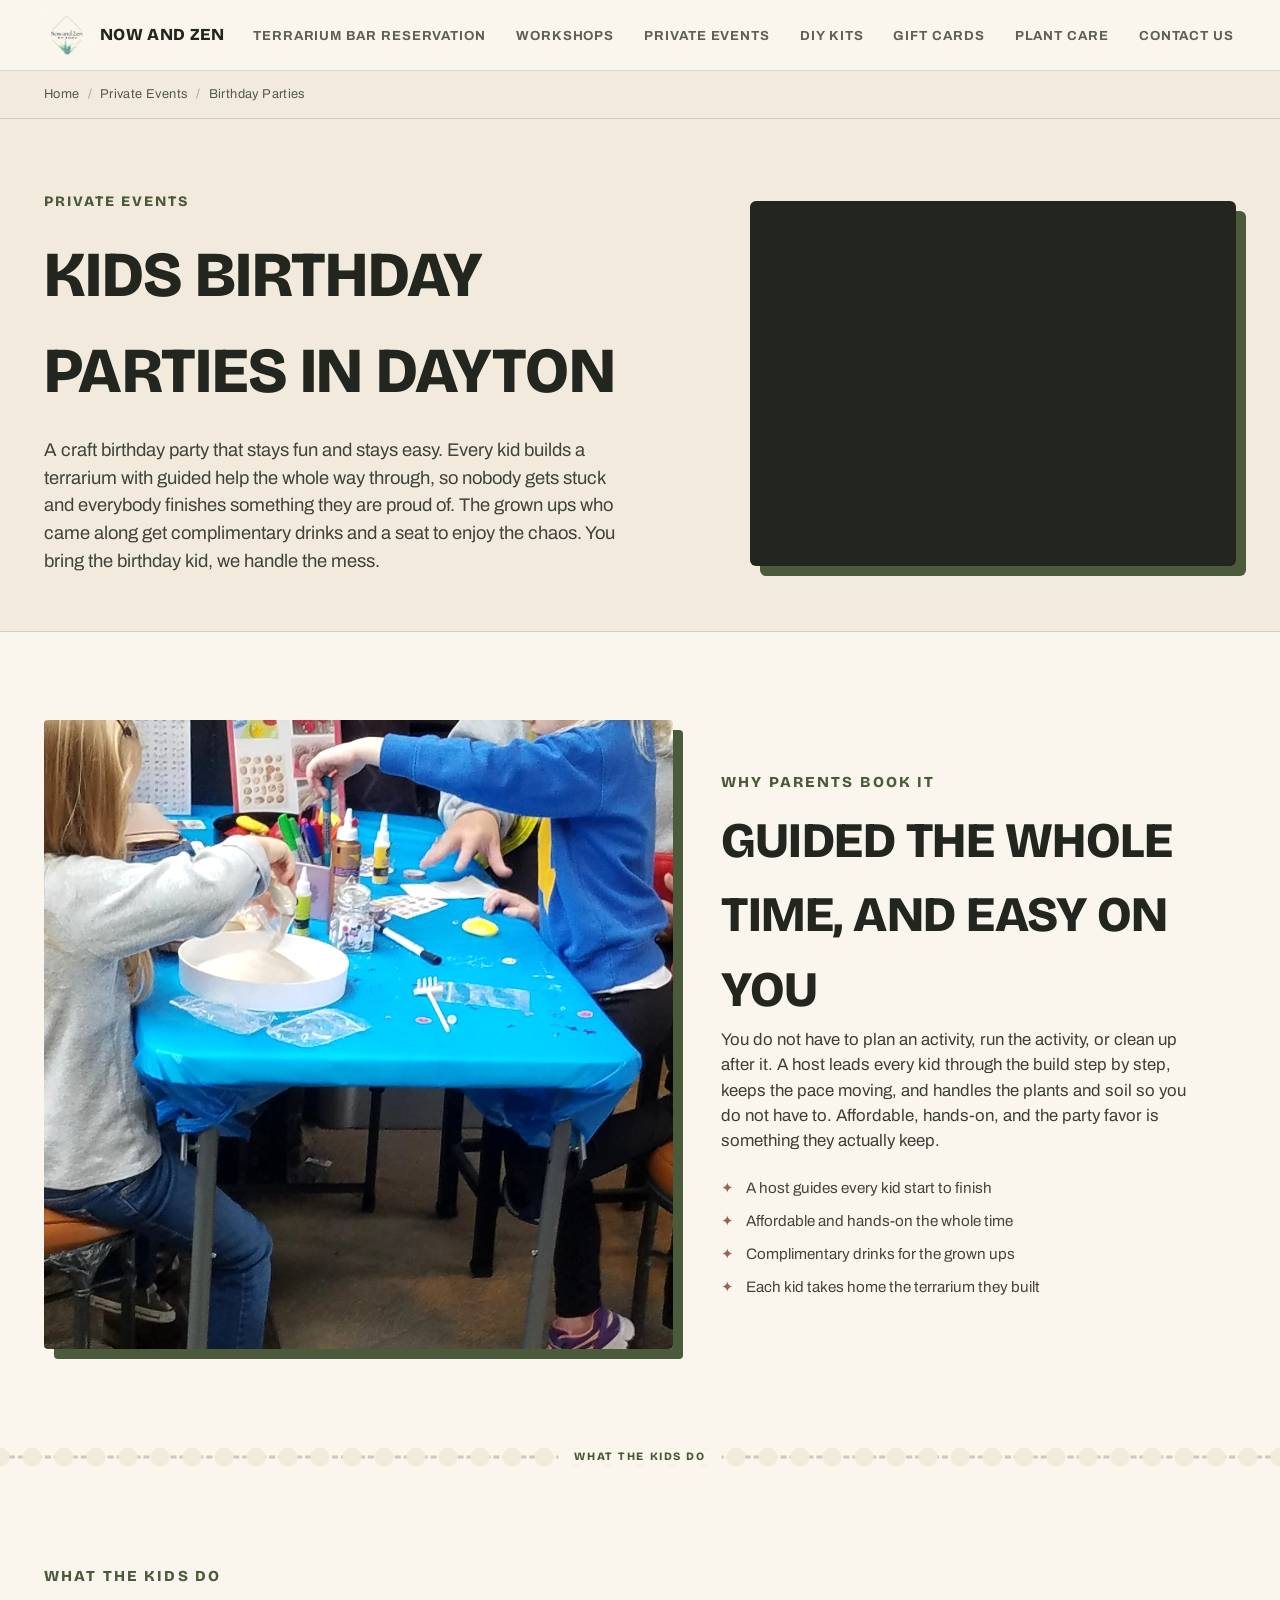
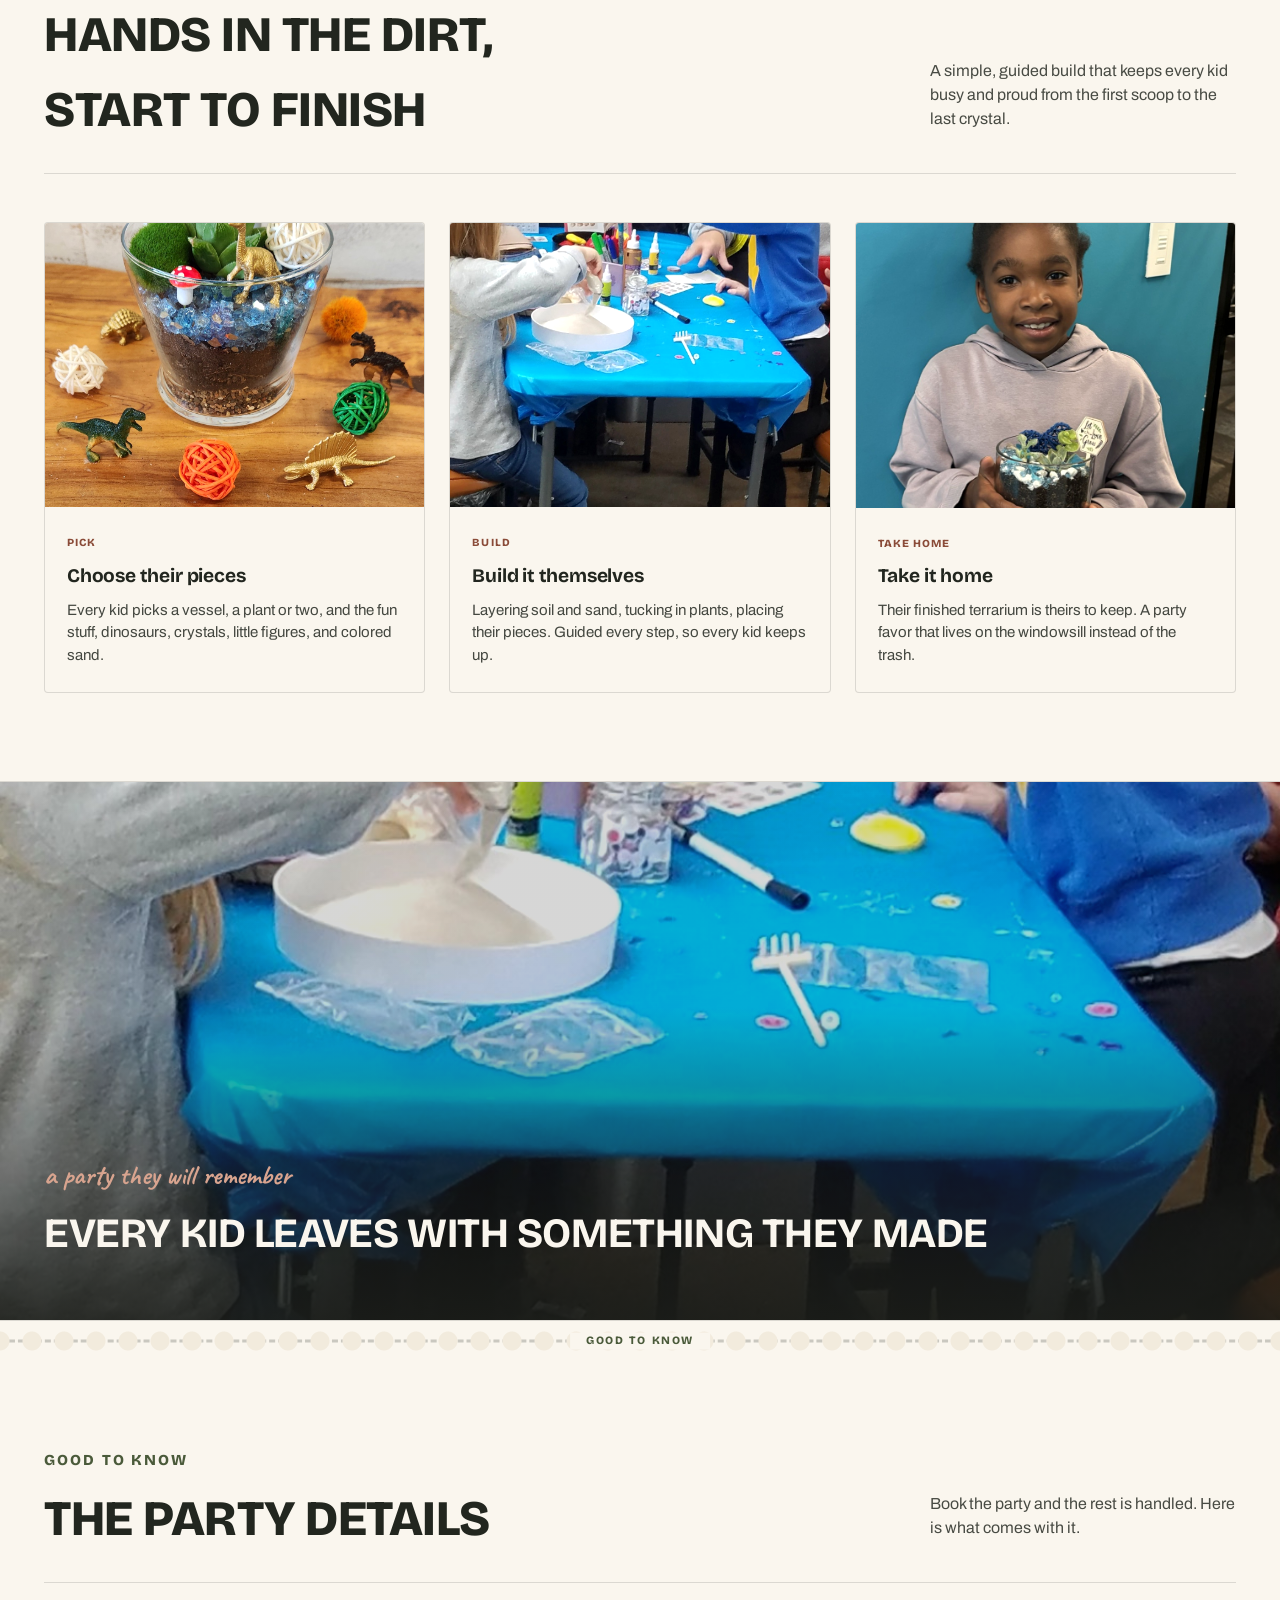
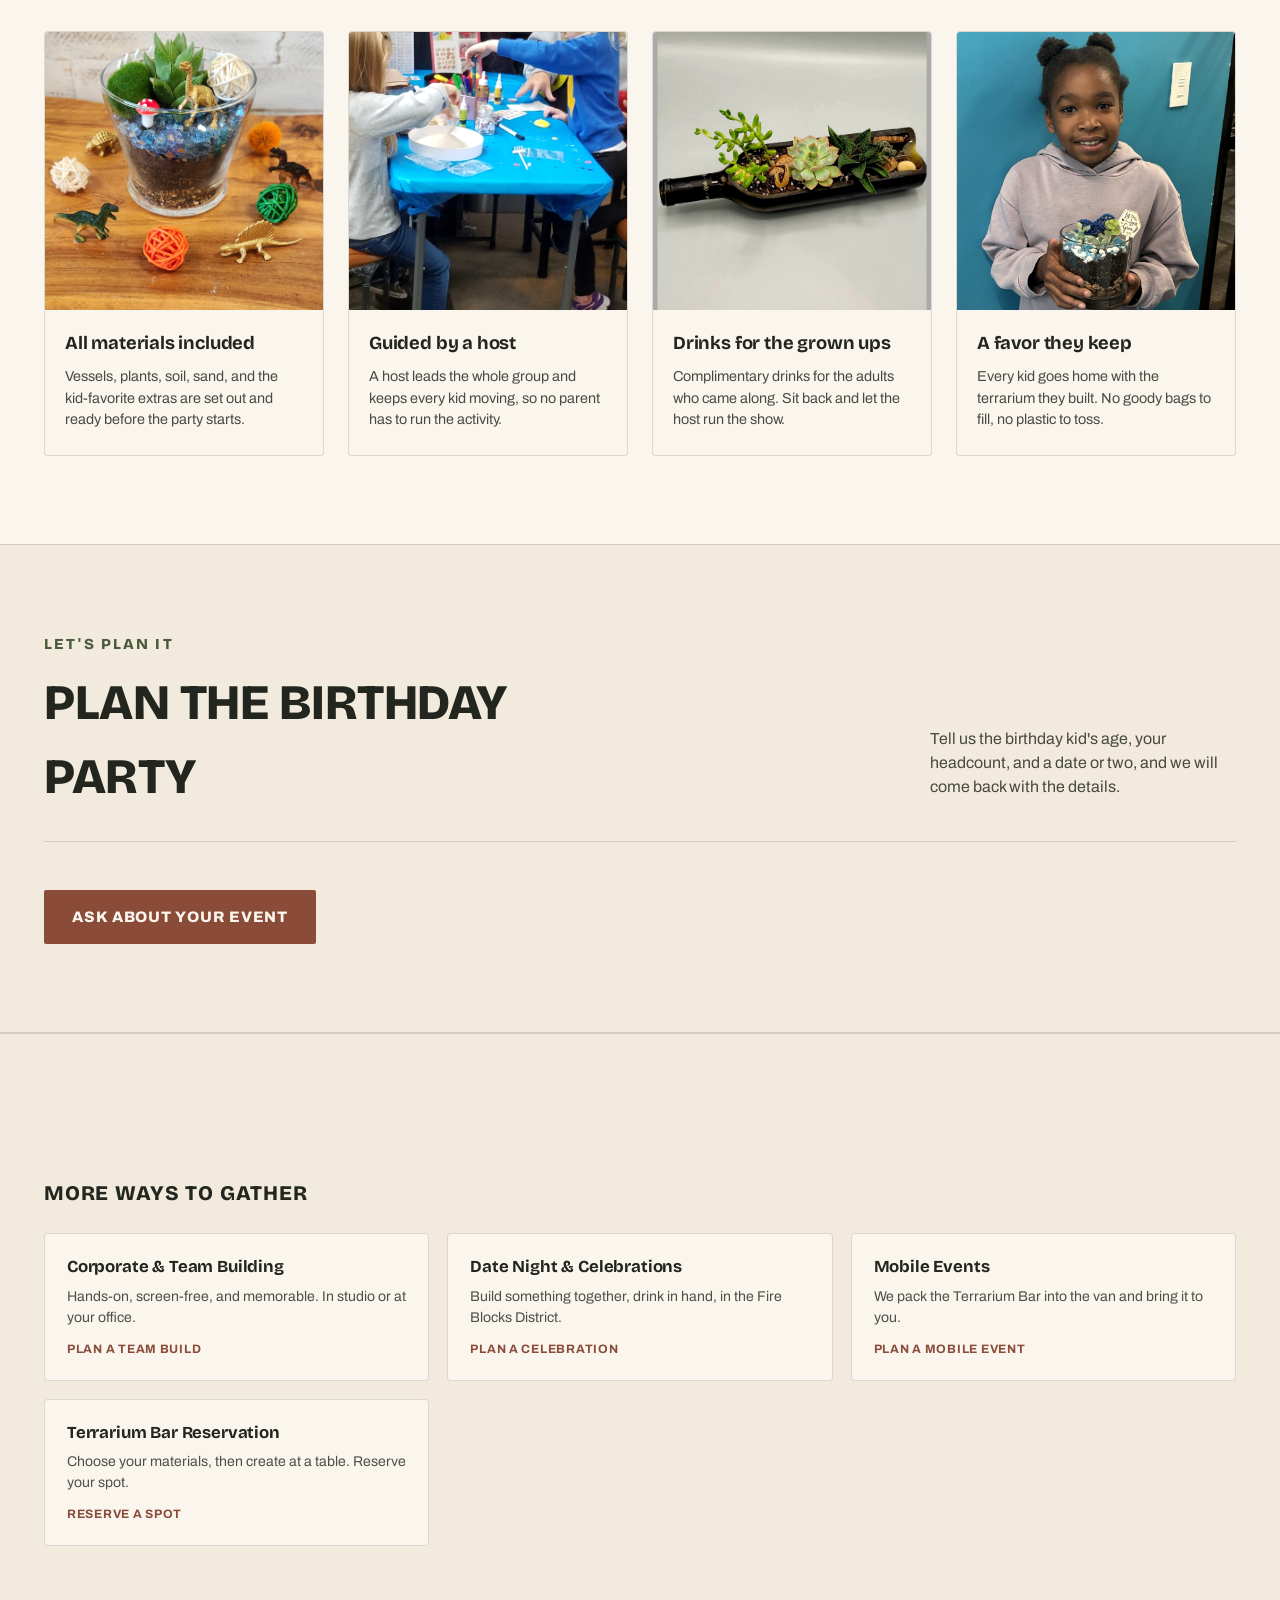
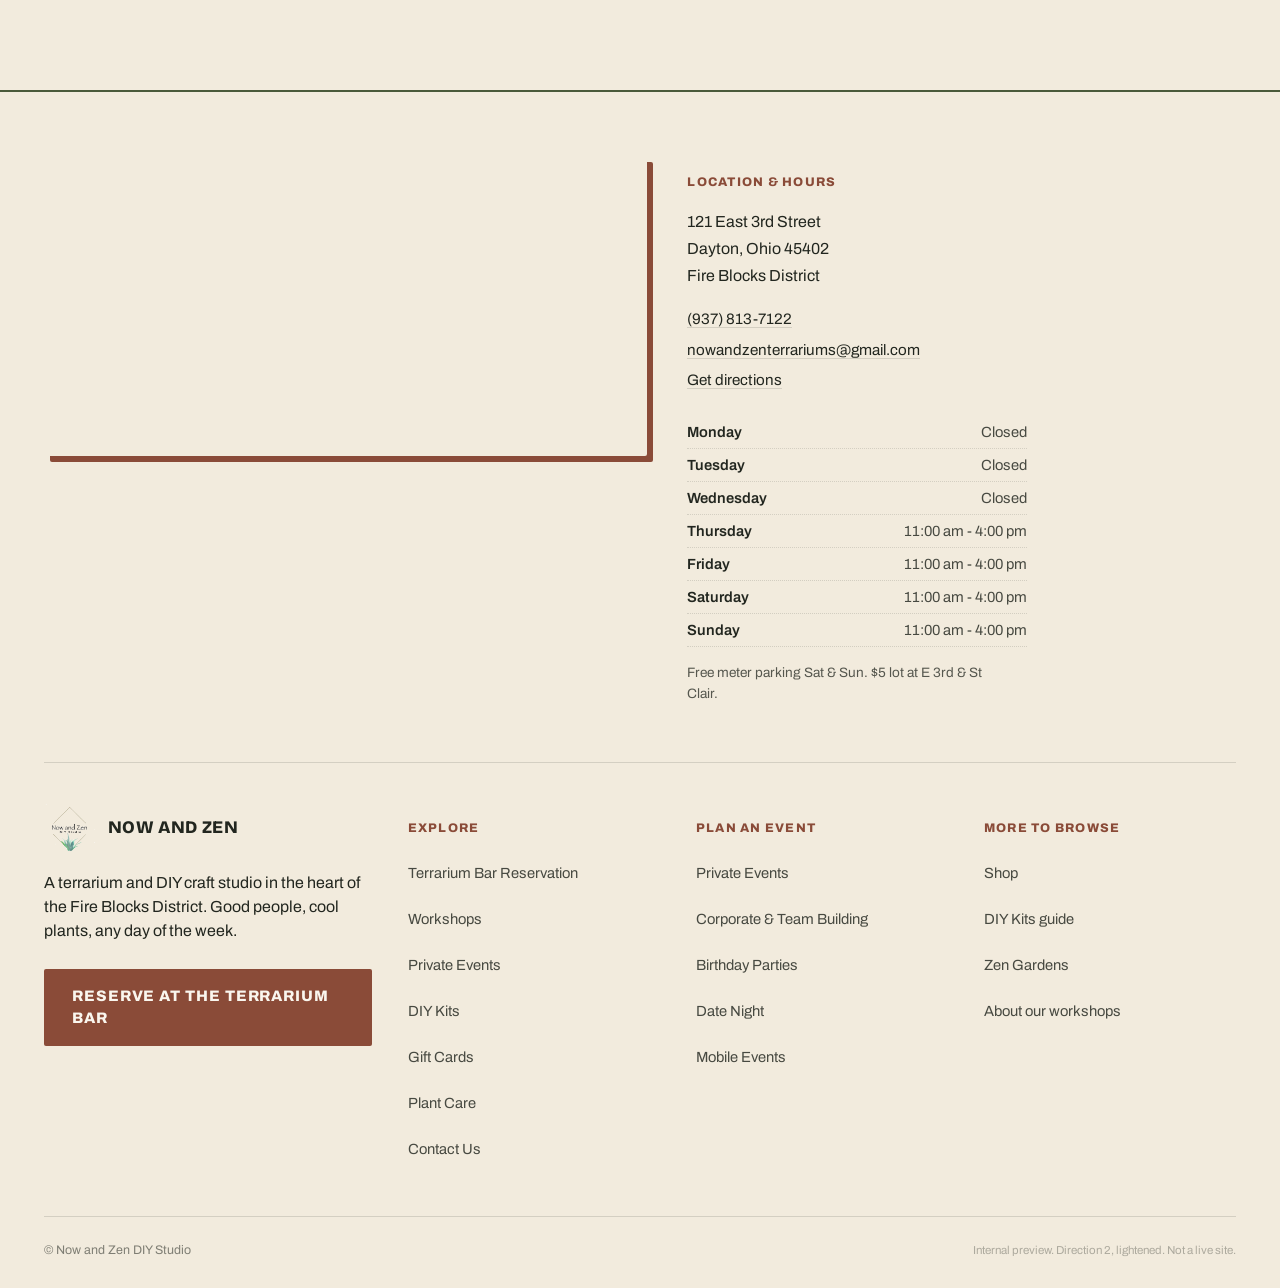
==== birthday-parties.html @ 40c8275f "Initial commit: Now and Zen DIY Studio marketing site 12-page Tier 1 MVUL build. Includes the 2026-0" ====
<!doctype html>
<html lang="en">
<head>
<meta charset="UTF-8">
<meta name="viewport" content="width=device-width, initial-scale=1.0">
<!-- SEO: staging keeps noindex; remove this line at go-live on the real domain. DOMAIN = https://nowandzendiy.com [NEEDS: Paula domain confirm] -->
<meta name="robots" content="noindex, nofollow">
<title>Kids Birthday Parties in Dayton | Now and Zen DIY Studio</title>
<meta name="description" content="Kids birthday party in Dayton, Ohio. A guided craft birthday party where every kid builds a terrarium to take home, with complimentary drinks for the grown ups, in our Fire Blocks studio.">
<link rel="canonical" href="https://nowandzendiy.com/birthday-parties.html">
<meta property="og:type" content="website">
<meta property="og:site_name" content="Now and Zen DIY Studio">
<meta property="og:title" content="Kids Birthday Parties in Dayton | Now and Zen DIY Studio">
<meta property="og:description" content="A guided craft birthday party in Dayton, Ohio. Every kid builds a terrarium to take home, with complimentary drinks for the grown ups.">
<meta property="og:url" content="https://nowandzendiy.com/birthday-parties.html">
<meta property="og:image" content="https://nowandzendiy.com/img/kiddos-working.jpg">
<meta name="twitter:card" content="summary_large_image">
<meta name="twitter:title" content="Kids Birthday Parties in Dayton | Now and Zen DIY Studio">
<meta name="twitter:description" content="A guided craft birthday party in Dayton, Ohio. Every kid builds a terrarium to take home.">
<meta name="twitter:image" content="https://nowandzendiy.com/img/kiddos-working.jpg">
<link rel="preconnect" href="https://fonts.googleapis.com">
<link rel="preconnect" href="https://fonts.gstatic.com" crossorigin>
<link href="https://fonts.googleapis.com/css2?family=Bricolage+Grotesque:opsz,wght@12..96,400;12..96,600;12..96,700;12..96,800&family=Archivo:wght@400;500;600;700;800&family=Caveat:wght@600;700&display=swap" rel="stylesheet">
<link rel="stylesheet" href="assets/styles.css">
<!-- BreadcrumbList + Service schema. Only confirmed facts asserted; unconfirmed values flagged NEEDS. -->
<script type="application/ld+json">
{
  "@context": "https://schema.org",
  "@type": "BreadcrumbList",
  "itemListElement": [
    {"@type": "ListItem", "position": 1, "name": "Home", "item": "https://nowandzendiy.com/"},
    {"@type": "ListItem", "position": 2, "name": "Private Events", "item": "https://nowandzendiy.com/private-events.html"},
    {"@type": "ListItem", "position": 3, "name": "Birthday Parties", "item": "https://nowandzendiy.com/birthday-parties.html"}
  ]
}
</script>
<script type="application/ld+json">
{
  "@context": "https://schema.org",
  "@type": "Service",
  "serviceType": "Kids Birthday Party",
  "name": "Birthday Parties at Now and Zen DIY Studio",
  "description": "A guided craft birthday party in Dayton, Ohio where every kid builds a terrarium to take home, with complimentary drinks for the grown ups, in our Fire Blocks District studio.",
  "provider": {
    "@type": "LocalBusiness",
    "@id": "https://nowandzendiy.com/#business",
    "name": "Now and Zen DIY Studio",
    "telephone": "+1-937-813-7122",
    "email": "nowandzenterrariums@gmail.com",
    "address": {
      "@type": "PostalAddress",
      "streetAddress": "121 E 3rd St",
      "addressLocality": "Dayton",
      "addressRegion": "OH",
      "postalCode": "45402",
      "addressCountry": "US"
    }
  },
  "areaServed": [
    {"@type": "City", "name": "Dayton"},
    {"@type": "AdministrativeArea", "name": "Montgomery County, Ohio"}
  ]
}
</script>
</head>
<body>

<a href="#main" class="skip-link">Skip to content</a>

<!-- ===== SHARED NAV (identical on every page; set aria-current per page) ===== -->
<header class="site-nav">
  <div class="nav-row wrap">
    <a href="index.html" class="nav-brand">
      <img src="img/logo-transparent.png" alt="Now and Zen DIY Studio logo">
      <span>Now and Zen</span>
    </a>
    <nav aria-label="Primary">
      <ul class="nav-links" id="navLinks">
        <li><a href="terrarium-bar-reservation.html">Terrarium Bar Reservation</a></li>
        <li><a href="https://www.shopnowandzen.com/open-workshop" target="_blank" rel="noopener">Workshops</a></li>
        <li><a href="index.html#private-teaser">Private Events</a></li>
        <li><a href="https://www.shopnowandzen.com/diy-kits" target="_blank" rel="noopener">DIY Kits</a></li>
        <li><a href="gift-cards.html">Gift Cards</a></li>
        <li><a href="plant-care.html">Plant Care</a></li>
        <li><a href="https://www.shopnowandzen.com/contact-us" target="_blank" rel="noopener">Contact Us</a></li>
      </ul>
    </nav>
    <button class="nav-toggle" id="navToggle" aria-expanded="false" aria-controls="navLinks" aria-label="Toggle menu">&#9776;</button>
  </div>
</header>

<!-- ===== BREADCRUMB ===== -->
<nav class="breadcrumb" aria-label="Breadcrumb">
  <ol>
    <li><a href="index.html">Home</a></li>
    <li><a href="private-events.html">Private Events</a></li>
    <li>Birthday Parties</li>
  </ol>
</nav>

<main id="main">

  <!-- PAGE HEADER -->
  <section class="page-header has-media">
    <div class="wrap">
      <div class="ph-text">
        <span class="eyebrow">Private events</span>
        <h1>Kids birthday parties in Dayton</h1>
        <p>A craft birthday party that stays fun and stays easy. Every kid builds a terrarium with guided help the whole way through, so nobody gets stuck and everybody finishes something they are proud of. The grown ups who came along get complimentary drinks and a seat to enjoy the chaos. You bring the birthday kid, we handle the mess.</p>
      </div>
      <div class="ph-carousel">
        <img src="img/kiddos-working.jpg" alt="Two children building sand-art terrariums at a Now and Zen kids party table">
        <img src="img/kids-dino-diy.jpg" alt="A child adding a dinosaur figure to a terrarium">
        <img src="img/kiddos-working.jpg" alt="Children focused on their terrarium builds">
      </div>
    </div>
  </section>

  <!-- WHY PARENTS LOVE IT -->
  <section id="why">
    <div class="wrap">
      <div class="space-block">
        <div class="space-photo">
          <img src="img/kiddos-working.jpg" alt="Two children building sand-art terrariums at a Now and Zen kids party table">
        </div>
        <div class="space-copy">
          <span class="section-num">Why parents book it</span>
          <h2 class="section-title">Guided the whole time, and easy on you</h2>
          <p>You do not have to plan an activity, run the activity, or clean up after it. A host leads every kid through the build step by step, keeps the pace moving, and handles the plants and soil so you do not have to. Affordable, hands-on, and the party favor is something they actually keep.</p>
          <ul class="space-list">
            <li>A host guides every kid start to finish</li>
            <li>Affordable and hands-on the whole time</li>
            <li>Complimentary drinks for the grown ups</li>
            <li>Each kid takes home the terrarium they built</li>
          </ul>
        </div>
      </div>
    </div>
  </section>

  <div class="perf-divider" aria-hidden="true"><span class="perf-label">What the kids do</span></div>

  <!-- WHAT THE KIDS DO -->
  <section id="what">
    <div class="wrap">
      <div class="section-head">
        <div>
          <span class="section-num">What the kids do</span>
          <h2 class="section-title">Hands in the dirt, start to finish</h2>
        </div>
        <p class="section-tag">A simple, guided build that keeps every kid busy and proud from the first scoop to the last crystal.</p>
      </div>

      <div class="features-grid">
        <article class="feature-card">
          <div class="feature-photo"><img src="img/kids-dino-diy.jpg" alt="A child adding a small dinosaur figure to a terrarium build"></div>
          <div class="feature-body">
            <span class="feature-tag">Pick</span>
            <h3>Choose their pieces</h3>
            <p>Every kid picks a vessel, a plant or two, and the fun stuff, dinosaurs, crystals, little figures, and colored sand.</p>
          </div>
        </article>
        <article class="feature-card">
          <div class="feature-photo"><img src="img/kiddos-working.jpg" alt="Kids working on their terrariums together at a table"></div>
          <div class="feature-body">
            <span class="feature-tag">Build</span>
            <h3>Build it themselves</h3>
            <p>Layering soil and sand, tucking in plants, placing their pieces. Guided every step, so every kid keeps up.</p>
          </div>
        </article>
        <article class="feature-card">
          <div class="feature-photo"><img src="img/child-with-terrarium.jpg" alt="A proud child holding up their finished terrarium"></div>
          <div class="feature-body">
            <span class="feature-tag">Take home</span>
            <h3>Take it home</h3>
            <p>Their finished terrarium is theirs to keep. A party favor that lives on the windowsill instead of the trash.</p>
          </div>
        </article>
      </div>
    </div>
  </section>

  <!-- MID-BLEED -->
  <section style="padding:0;">
    <div class="mid-bleed">
      <img src="img/kiddos-working.jpg" alt="Two children building sand-art terrariums at a Now and Zen kids party table">
      <div class="mid-bleed-copy">
        <span class="accent-script">a party they will remember</span>
        <h2>Every kid leaves with something they made</h2>
      </div>
    </div>
  </section>

  <div class="perf-divider" aria-hidden="true"><span class="perf-label">Good to know</span></div>

  <!-- GOOD TO KNOW -->
  <section id="details">
    <div class="wrap">
      <div class="section-head">
        <div>
          <span class="section-num">Good to know</span>
          <h2 class="section-title">The party details</h2>
        </div>
        <p class="section-tag">Book the party and the rest is handled. Here is what comes with it.</p>
      </div>

      <!-- NEEDS (Paula): group size range, per-person pricing, deposit/booking policy -->
      <div class="ways-grid">
        <article class="way-card">
          <div class="way-photo">
            <span class="way-num">1</span>
            <img src="img/kids-dino-diy.jpg" alt="Terrarium materials and small figures set out and ready for a kids party">
          </div>
          <div class="way-body">
            <h3>All materials included</h3>
            <p>Vessels, plants, soil, sand, and the kid-favorite extras are set out and ready before the party starts.</p>
          </div>
        </article>
        <article class="way-card">
          <div class="way-photo">
            <span class="way-num">2</span>
            <img src="img/kiddos-working.jpg" alt="A host guiding a table of kids through their terrarium builds">
          </div>
          <div class="way-body">
            <h3>Guided by a host</h3>
            <p>A host leads the whole group and keeps every kid moving, so no parent has to run the activity.</p>
          </div>
        </article>
        <article class="way-card">
          <div class="way-photo">
            <span class="way-num">3</span>
            <img src="img/wine-terrarium.jpg" alt="A drink beside a finished terrarium on the studio counter">
          </div>
          <div class="way-body">
            <h3>Drinks for the grown ups</h3>
            <p>Complimentary drinks for the adults who came along. Sit back and let the host run the show.</p>
          </div>
        </article>
        <article class="way-card">
          <div class="way-photo">
            <span class="way-num">4</span>
            <img src="img/child-with-terrarium.jpg" alt="A child holding their finished terrarium as a party favor">
          </div>
          <div class="way-body">
            <h3>A favor they keep</h3>
            <p>Every kid goes home with the terrarium they built. No goody bags to fill, no plastic to toss.</p>
          </div>
        </article>
      </div>
    </div>
  </section>

  <!-- CTA -->
  <section id="cta" class="bg-deep">
    <div class="wrap">
      <div class="section-head">
        <div>
          <span class="section-num">Let's plan it</span>
          <h2 class="section-title">Plan the birthday party</h2>
        </div>
        <p class="section-tag">Tell us the birthday kid's age, your headcount, and a date or two, and we will come back with the details.</p>
      </div>
      <a href="https://www.shopnowandzen.com/private" target="_blank" rel="noopener" class="btn-primary">Ask about your event</a>
    </div>
  </section>

  <!-- RELATED -->
  <section class="related-band">
    <div class="wrap">
      <h2 class="related-head">More ways to gather</h2>
      <div class="related-grid">
        <a href="corporate-team-building.html" class="related-card">
          <h3>Corporate &amp; Team Building</h3>
          <p>Hands-on, screen-free, and memorable. In studio or at your office.</p>
          <span class="arrow">Plan a team build</span>
        </a>
        <a href="date-night.html" class="related-card">
          <h3>Date Night &amp; Celebrations</h3>
          <p>Build something together, drink in hand, in the Fire Blocks District.</p>
          <span class="arrow">Plan a celebration</span>
        </a>
        <a href="mobile-events.html" class="related-card">
          <h3>Mobile Events</h3>
          <p>We pack the Terrarium Bar into the van and bring it to you.</p>
          <span class="arrow">Plan a mobile event</span>
        </a>
        <a href="terrarium-bar-reservation.html" class="related-card">
          <h3>Terrarium Bar Reservation</h3>
          <p>Choose your materials, then create at a table. Reserve your spot.</p>
          <span class="arrow">Reserve a spot</span>
        </a>
      </div>
    </div>
  </section>

</main>

<!-- ===== SHARED FOOTER (identical on every page) ===== -->
<footer class="site-footer">
  <div class="wrap">
    <!-- Location block per owner notes 2026-07-21 (slide 14): map, restructured hours,
         email + phone, free-meter parking kept. Replaces the old Visit page. -->
    <div class="footer-locate">
      <div class="footer-map">
        <iframe
          title="Map to Now and Zen DIY Studio, 121 E 3rd St, Dayton, Ohio"
          src="https://www.google.com/maps?q=121+E+3rd+St,+Dayton,+OH+45402&output=embed"
          width="100%" height="300" style="border:0;" loading="lazy"
          referrerpolicy="no-referrer-when-downgrade" allowfullscreen></iframe>
      </div>
      <div class="footer-locate-info">
        <h4>Location &amp; Hours</h4>
        <address>
          121 East 3rd Street<br>Dayton, Ohio 45402<br>Fire Blocks District
        </address>
        <p class="footer-contact">
          <a href="tel:+19378137122">(937) 813-7122</a><br>
          <a href="mailto:nowandzenterrariums@gmail.com">nowandzenterrariums@gmail.com</a><br>
          <a href="https://www.google.com/maps/dir/?api=1&amp;destination=121+E+3rd+St,+Dayton,+OH+45402" target="_blank" rel="noopener">Get directions</a>
        </p>
        <dl class="hours-list">
          <div><dt>Monday</dt><dd>Closed</dd></div>
          <div><dt>Tuesday</dt><dd>Closed</dd></div>
          <div><dt>Wednesday</dt><dd>Closed</dd></div>
          <div><dt>Thursday</dt><dd>11:00 am - 4:00 pm</dd></div>
          <div><dt>Friday</dt><dd>11:00 am - 4:00 pm</dd></div>
          <div><dt>Saturday</dt><dd>11:00 am - 4:00 pm</dd></div>
          <div><dt>Sunday</dt><dd>11:00 am - 4:00 pm</dd></div>
        </dl>
        <p class="footer-parking">Free meter parking Sat &amp; Sun. $5 lot at E 3rd &amp; St Clair.</p>
      </div>
    </div>

    <div class="footer-grid">
      <div>
        <div class="footer-brand">
          <img src="img/logo-transparent.png" alt="Now and Zen DIY Studio logo">
          <span>Now and Zen</span>
        </div>
        <p>A terrarium and DIY craft studio in the heart of the Fire Blocks District. Good people, cool plants, any day of the week.</p>
        <a href="terrarium-bar-reservation.html" class="btn-primary" style="margin-top:10px;">Reserve at the Terrarium Bar</a>
      </div>
      <div class="footer-col">
        <h4>Explore</h4>
        <a href="terrarium-bar-reservation.html">Terrarium Bar Reservation</a>
        <a href="https://www.shopnowandzen.com/open-workshop" target="_blank" rel="noopener">Workshops</a>
        <a href="index.html#private-teaser">Private Events</a>
        <a href="https://www.shopnowandzen.com/diy-kits" target="_blank" rel="noopener">DIY Kits</a>
        <a href="gift-cards.html">Gift Cards</a>
        <a href="plant-care.html">Plant Care</a>
        <a href="https://www.shopnowandzen.com/contact-us" target="_blank" rel="noopener">Contact Us</a>
      </div>
      <div class="footer-col">
        <h4>Plan an event</h4>
        <a href="private-events.html">Private Events</a>
        <a href="corporate-team-building.html">Corporate &amp; Team Building</a>
        <a href="birthday-parties.html">Birthday Parties</a>
        <a href="date-night.html">Date Night</a>
        <a href="mobile-events.html">Mobile Events</a>
      </div>
      <div class="footer-col">
        <h4>More to browse</h4>
        <a href="shop.html">Shop</a>
        <a href="diy-kits.html">DIY Kits guide</a>
        <a href="zen-gardens.html">Zen Gardens</a>
        <a href="workshops.html">About our workshops</a>
      </div>
    </div>
    <div class="footer-bottom">
      <span>&copy; Now and Zen DIY Studio</span>
      <span class="footer-note">Internal preview. Direction 2, lightened. Not a live site.</span>
    </div>
  </div>
</footer>

<script>
  /* mobile nav */
  (function(){
    var toggle=document.getElementById('navToggle'), links=document.getElementById('navLinks');
    if(!toggle||!links)return;
    toggle.addEventListener('click',function(){var o=links.classList.toggle('open');toggle.setAttribute('aria-expanded',o?'true':'false');});
    links.querySelectorAll('a').forEach(function(a){a.addEventListener('click',function(){links.classList.remove('open');toggle.setAttribute('aria-expanded','false');});});
  })();
  /* scroll reveal */
  (function(){
    var els=document.querySelectorAll('.reveal-on-scroll'); if(!els.length)return;
    var reduce=window.matchMedia&&window.matchMedia('(prefers-reduced-motion: reduce)').matches;
    if(reduce||!('IntersectionObserver'in window)){els.forEach(function(e){e.classList.add('is-visible');});return;}
    var ob=new IntersectionObserver(function(en){en.forEach(function(e){if(e.isIntersecting){e.target.classList.add('is-visible');ob.unobserve(e.target);}});},{threshold:0.3});
    els.forEach(function(e){ob.observe(e);});
  })();
</script>
</body>
</html>
---- assets/styles.css ----
/* ===================================================================
   Now and Zen DIY Studio — shared design system
   Direction 2 "Third Street Social", re-themed LIGHT per 2026-07-17.
   Ported from variants/third-street-social; token map in BUILD-PLAN §5.
   =================================================================== */

:root{
  --ink:#22261F;          /* text (was --charcoal bg) */
  --ivory:#FAF6EE;        /* page bg (was --cream text) */
  --ivory-deep:#F2EBDD;   /* alt section bg (was --charcoal-2) */
  --olive:#4A5A3A;        /* deepened for contrast on ivory */
  --olive-soft:#77835C;   /* lighter olive for large fills */
  --blush:#BE7359;        /* deepened CTA so ink text passes AA on it */
  --blush-soft:#D8A48F;   /* original blush, for accents on dark photos */
  --brick:#8A4B38;        /* offset-shadow accent */
  --gold:#B99B5F;
  --line: rgba(34,38,31,0.14);
  --line-strong: rgba(34,38,31,0.22);
  /* photo grades */
  --photo-overlay: saturate(1.06) contrast(1.05) brightness(0.9);  /* text sits over these */
  --photo-bright:  saturate(0.99) contrast(1.03) brightness(1.02); /* standalone cards */
}

*,*::before,*::after{box-sizing:border-box;}
html{scroll-behavior:smooth;}
@media (prefers-reduced-motion: reduce){
  html{scroll-behavior:auto;}
  *,*::before,*::after{animation-duration:0.001ms !important; animation-iteration-count:1 !important; transition-duration:0.001ms !important; scroll-behavior:auto !important;}
}
body{
  margin:0;
  background:var(--ivory);
  color:var(--ink);
  font-family:'Archivo', sans-serif;
  font-weight:400;
  line-height:1.5;
  -webkit-font-smoothing:antialiased;
}
img{max-width:100%; display:block;}
h1,h2,h3{
  font-family:'Bricolage Grotesque', sans-serif;
  text-transform:uppercase;
  letter-spacing:-0.01em;
  margin:0;
}
a{color:inherit;}
.accent-script{
  font-family:'Caveat', cursive;
  text-transform:none;
  font-weight:700;
  color:var(--brick);
  letter-spacing:0;
}
.wrap{max-width:1240px; margin:0 auto; padding:0 24px;}

a:focus-visible, button:focus-visible, input:focus-visible{
  outline:3px solid var(--brick);
  outline-offset:3px;
}
.visually-hidden{
  position:absolute; width:1px; height:1px; padding:0; margin:-1px;
  overflow:hidden; clip:rect(0,0,0,0); white-space:nowrap; border:0;
}
.skip-link{
  position:absolute; left:0; top:-60px; background:var(--brick); color:var(--ivory);
  padding:12px 20px; font-weight:700; z-index:200; transition:top 150ms ease;
}
.skip-link:focus{top:0;}

/* ===== NAV (uniform tabs, no highlighted CTA button) ===== */
.site-nav{
  position:sticky; top:0; z-index:100;
  background:rgba(250,246,238,0.92);
  backdrop-filter:blur(8px);
  border-bottom:1px solid var(--line);
}
.nav-row{
  display:flex; align-items:center; justify-content:space-between;
  flex-wrap:nowrap;
  padding:12px 24px; gap:16px;
}
.nav-brand{
  display:flex; align-items:center; gap:10px;
  flex-shrink:0;
  font-family:'Bricolage Grotesque', sans-serif;
  font-weight:800; font-size:1.05rem; text-transform:uppercase;
  letter-spacing:0.02em;
  text-decoration:none;
  white-space:nowrap;
}
.nav-brand img{width:46px; height:46px; object-fit:contain; flex-shrink:0;}
.nav-brand span{white-space:nowrap;}
.nav-links{
  display:flex; align-items:center; gap:26px;
  list-style:none; margin:0; padding:0;
}
.nav-links a{
  text-decoration:none;
  font-size:0.82rem;
  font-weight:700;
  text-transform:uppercase;
  letter-spacing:0.07em;
  color:var(--ink);
  opacity:0.72;
  padding:6px 2px;
  border-bottom:2px solid transparent;
  white-space:nowrap;
  transition:opacity 150ms ease, border-color 150ms ease;
}
.nav-links a:hover, .nav-links a:focus-visible{opacity:1; border-color:var(--brick);}
.nav-links a[aria-current="page"]{opacity:1; border-color:var(--brick);}
.nav-toggle{
  display:none; align-items:center; justify-content:center;
  min-width:44px; min-height:44px;
  background:none; border:1px solid var(--line-strong); color:var(--ink);
  font-size:1.4rem; padding:6px 12px; border-radius:2px; cursor:pointer;
}

/* ===== BUTTONS ===== */
.btn-primary{
  display:inline-flex; align-items:center; gap:10px;
  background:var(--brick); color:var(--ivory);
  font-weight:800; text-transform:uppercase; letter-spacing:0.06em; font-size:0.95rem;
  padding:16px 28px; border-radius:2px; text-decoration:none; border:none; cursor:pointer;
  min-height:44px;
  transition:transform 200ms ease, box-shadow 200ms ease, background 200ms ease;
}
.btn-primary:hover{transform:translateY(-3px); box-shadow:6px 6px 0 var(--olive);}
.btn-ghost{
  display:inline-flex; align-items:center; gap:8px;
  min-height:44px;
  font-weight:700; text-transform:uppercase; font-size:0.82rem; letter-spacing:0.06em;
  text-decoration:none; color:var(--ink);
}
.btn-ghost span{border-bottom:2px solid var(--brick); padding-bottom:2px;}

/* ===== HERO ===== */
.hero{
  position:relative;
  min-height:88vh; min-height:88svh;
  display:flex; align-items:flex-end;
  overflow:hidden;
  border-bottom:1px solid var(--line);
}
.hero-media{position:absolute; inset:0; z-index:0; background:var(--ink);}
.hero-media img, .hero-media video{
  position:absolute; inset:0;
  width:100%; height:100%; object-fit:cover; object-position:center 25%;
  filter:var(--photo-overlay);
}
.hero-media img{opacity:0;}
/* Hero carousel: 9 photos (2 storefront exteriors + 2 in-studio build shots + 1 lifestyle
   + 4 owner product shots sent 2026-07-21), 4s each, 36s total */
.hero-media img.hero-shot-exterior{object-position:center 46%;} /* show signage/windows, not sky */
.hero-media img.hero-shot-build{object-position:center 34%;} /* keep the people and their hands in frame */
.hero-media img.hero-shot-build.alt-crop{object-position:center 30%;}
.hero-media img.hero-shot-product{object-position:center 55%;} /* owner product shots 2026-07-21: square/portrait, centre the vessel */
.hero-media img:nth-child(1){animation:hero-slide-0 36s infinite;}
.hero-media img:nth-child(2){animation:hero-slide-1 36s infinite;}
.hero-media img:nth-child(3){animation:hero-slide-2 36s infinite;}
.hero-media img:nth-child(4){animation:hero-slide-3 36s infinite;}
.hero-media img:nth-child(5){animation:hero-slide-4 36s infinite;}
.hero-media img:nth-child(6){animation:hero-slide-5 36s infinite;}
.hero-media img:nth-child(7){animation:hero-slide-6 36s infinite;}
.hero-media img:nth-child(8){animation:hero-slide-7 36s infinite;}
.hero-media img:nth-child(9){animation:hero-slide-8 36s infinite;}
@keyframes hero-slide-0{0%{opacity:0;}1%{opacity:1;}9.61%{opacity:1;}11.11%{opacity:0;}100%{opacity:0;}}
@keyframes hero-slide-1{0%,11.11%{opacity:0;}12.11%{opacity:1;}20.72%{opacity:1;}22.22%{opacity:0;}100%{opacity:0;}}
@keyframes hero-slide-2{0%,22.22%{opacity:0;}23.22%{opacity:1;}31.83%{opacity:1;}33.33%{opacity:0;}100%{opacity:0;}}
@keyframes hero-slide-3{0%,33.33%{opacity:0;}34.33%{opacity:1;}42.94%{opacity:1;}44.44%{opacity:0;}100%{opacity:0;}}
@keyframes hero-slide-4{0%,44.44%{opacity:0;}45.44%{opacity:1;}54.06%{opacity:1;}55.56%{opacity:0;}100%{opacity:0;}}
@keyframes hero-slide-5{0%,55.56%{opacity:0;}56.56%{opacity:1;}65.17%{opacity:1;}66.67%{opacity:0;}100%{opacity:0;}}
@keyframes hero-slide-6{0%,66.67%{opacity:0;}67.67%{opacity:1;}76.28%{opacity:1;}77.78%{opacity:0;}100%{opacity:0;}}
@keyframes hero-slide-7{0%,77.78%{opacity:0;}78.78%{opacity:1;}87.39%{opacity:1;}88.89%{opacity:0;}100%{opacity:0;}}
@keyframes hero-slide-8{0%,88.89%{opacity:0;}89.89%{opacity:1;}99%{opacity:1;}100%{opacity:0;}}
@media (prefers-reduced-motion: reduce){
  .hero-media img{animation:none !important; opacity:0;}
  .hero-media img:nth-child(1){opacity:1;}
}
.hero-media::after{
  content:"";
  position:absolute; inset:0;
  background:
    linear-gradient(0deg, rgba(28,30,26,0.9) 0%, rgba(28,30,26,0.45) 42%, rgba(28,30,26,0.15) 66%, rgba(28,30,26,0.4) 100%),
    linear-gradient(100deg, rgba(28,30,26,0.5) 0%, rgba(28,30,26,0.03) 48%);
}
.hero-content{position:relative; z-index:1; width:100%; padding:64px 24px 56px;}
.hero-inner{max-width:1240px; margin:0 auto;}
.hero-eyebrow{
  display:inline-block;
  font-size:0.8rem; font-weight:800; letter-spacing:0.18em; text-transform:uppercase;
  color:var(--ivory);
  border:1px solid var(--blush-soft);
  padding:6px 14px; border-radius:2px; margin-bottom:22px;
}
.hero-title{
  font-size:clamp(2.6rem, 8vw, 6rem);
  font-weight:800; line-height:0.95; max-width:14ch; color:var(--ivory);
}
.hero-title .script-word{
  display:inline-block; font-size:0.62em; transform:rotate(-3deg); margin:0 0.06em;
  color:var(--blush-soft);
}
.hero-sub{
  margin-top:22px; font-size:clamp(1.05rem, 2.2vw, 1.3rem);
  max-width:46ch; color:var(--ivory); opacity:0.94;
}
.hero-actions{margin-top:34px; display:flex; align-items:center; gap:20px; flex-wrap:wrap;}
.hero .btn-primary{background:var(--blush); color:var(--ink);}
.hero .btn-primary:hover{box-shadow:6px 6px 0 var(--brick);}
.hero-meta{font-size:0.85rem; color:var(--ivory); opacity:0.8; letter-spacing:0.02em;}

/* ===== MARQUEE ===== */
.marquee-band{
  background:var(--olive); color:var(--ivory);
  border-bottom:1px solid var(--line);
  overflow:hidden; padding:16px 0;
}
.marquee-track{display:flex; width:max-content; animation:marquee-scroll 32s linear infinite;}
@media (prefers-reduced-motion: reduce){.marquee-track{animation:none; flex-wrap:wrap;}}
@keyframes marquee-scroll{from{transform:translateX(0);}to{transform:translateX(-50%);}}
.marquee-track span{
  font-family:'Bricolage Grotesque', sans-serif;
  font-weight:800; text-transform:uppercase; letter-spacing:0.03em;
  font-size:clamp(1.05rem, 2.4vw, 1.5rem);
  white-space:nowrap; padding:0 26px;
  display:inline-flex; align-items:center; gap:26px;
}
.marquee-track span::after{content:"\2726"; font-size:0.8rem; color:var(--ivory); opacity:0.7;}

/* ===== SECTION SHELL ===== */
section{padding:88px 0;}
section.section-tight{padding:64px 0;}
.bg-deep{background:var(--ivory-deep); border-top:1px solid var(--line); border-bottom:1px solid var(--line);}
.section-head{
  display:flex; justify-content:space-between; align-items:flex-end; gap:24px;
  margin-bottom:48px; flex-wrap:wrap;
  border-bottom:1px solid var(--line); padding-bottom:26px;
}
.section-num{
  font-family:'Bricolage Grotesque', sans-serif;
  color:var(--olive); font-weight:800; font-size:0.95rem; letter-spacing:0.14em;
  text-transform:uppercase; margin-bottom:10px; display:block;
}
.section-title{font-size:clamp(1.9rem, 4.6vw, 3.1rem); font-weight:800; max-width:16ch;}
.section-tag{font-size:1rem; max-width:34ch; opacity:0.82;}

/* ===== EVERYDAY FEATURES (new, Home) ===== */
.features-grid{
  display:grid; grid-template-columns:repeat(3, 1fr); gap:24px;
}
.feature-card{
  background:var(--ivory); border:1px solid var(--line);
  border-radius:4px; overflow:hidden;
  transition:transform 200ms ease, box-shadow 200ms ease;
}
.feature-card:hover{transform:translateY(-6px); box-shadow:8px 10px 0 var(--olive);}
.feature-photo{aspect-ratio:4/3; overflow:hidden;}
.feature-photo img{width:100%; height:100%; object-fit:cover; filter:var(--photo-bright);}
.feature-body{padding:22px 22px 26px;}
.feature-body h3{font-size:1.2rem; text-transform:none; margin-bottom:8px;}
.feature-body p{font-size:0.94rem; opacity:0.84; margin:0;}
.feature-tag{
  display:inline-block; font-family:'Bricolage Grotesque',sans-serif;
  font-size:0.68rem; font-weight:800; letter-spacing:0.1em; text-transform:uppercase;
  color:var(--brick); margin-bottom:10px;
}

/* ===== TICKET TIERS (Zen Picks / Free Style) ===== */
.tier-grid{display:grid; grid-template-columns:1fr 1fr; gap:36px;}
.ticket{
  position:relative; background:var(--ivory); color:var(--ink);
  border:1px solid var(--line); border-radius:4px;
  padding:38px 34px 34px;
  transition:transform 200ms ease, box-shadow 200ms ease;
}
.ticket:hover{transform:translateY(-6px); box-shadow:8px 10px 0 var(--brick);}
.ticket::before, .ticket::after{
  content:""; position:absolute; width:34px; height:34px; border-radius:50%;
  background:var(--ivory-deep); top:50%; transform:translateY(-50%);
  border:1px solid var(--line);
}
.ticket::before{left:-17px;}
.ticket::after{right:-17px;}
.ticket-tear{border-top:2px dashed var(--line-strong); margin:24px 0;}
.ticket-badge{
  display:inline-block; background:var(--olive); color:var(--ivory);
  font-family:'Bricolage Grotesque', sans-serif;
  font-weight:800; text-transform:uppercase; letter-spacing:0.08em; font-size:0.78rem;
  padding:6px 12px; border-radius:2px; margin-bottom:16px;
}
.ticket-badge.alt{background:var(--brick);}
.ticket h3{font-size:1.7rem; margin-bottom:10px; text-transform:none;}
.ticket p{font-size:0.98rem; margin:0 0 14px; opacity:0.88;}
.ticket ul{margin:0; padding:0; list-style:none; font-size:0.92rem;}
.ticket li{display:flex; gap:10px; padding:6px 0; opacity:0.85;}
.ticket li::before{content:"\2022"; color:var(--brick); font-weight:800;}
.ticket-foot{
  display:flex; justify-content:space-between; align-items:center;
  margin-top:20px; font-size:0.78rem; text-transform:uppercase; letter-spacing:0.08em; opacity:0.6;
}

/* ===== HORIZONTAL STRIP (workshops) ===== */
.strip-scroll{display:flex; gap:22px; overflow-x:auto; padding:6px 4px 22px; scroll-snap-type:x mandatory; -webkit-overflow-scrolling:touch;}
.strip-scroll::-webkit-scrollbar{height:8px;}
.strip-scroll::-webkit-scrollbar-track{background:var(--ivory-deep);}
.strip-scroll::-webkit-scrollbar-thumb{background:var(--olive); border-radius:4px;}
.strip-card{
  flex:0 0 280px; scroll-snap-align:start;
  background:var(--ivory); border:1px solid var(--line);
  border-radius:4px; overflow:hidden;
  transition:transform 200ms ease, border-color 200ms ease, box-shadow 200ms ease;
}
.strip-card:hover{transform:translateY(-6px); border-color:var(--brick); box-shadow:6px 8px 0 var(--olive);}
.strip-photo{position:relative; aspect-ratio:4/3; overflow:hidden;}
.strip-photo img{width:100%; height:100%; object-fit:cover; filter:var(--photo-bright);}
.strip-date{
  position:absolute; top:12px; left:12px;
  background:var(--brick); color:var(--ivory);
  font-family:'Bricolage Grotesque', sans-serif;
  font-weight:800; text-transform:uppercase; font-size:0.72rem; letter-spacing:0.05em;
  padding:6px 10px; border-radius:2px;
}
.strip-body{padding:18px 20px 22px;}
.strip-body h3{font-size:1.15rem; text-transform:none; margin-bottom:6px;}
.strip-body p{font-size:0.88rem; opacity:0.8; margin:0;}

/* ===== FULL-BLEED MID-PAGE BAND (photo + text) ===== */
.mid-bleed{
  position:relative; width:100%; min-height:60vh; min-height:60svh;
  display:flex; align-items:flex-end; overflow:hidden;
  border-top:1px solid var(--line); border-bottom:1px solid var(--line);
}
.mid-bleed img{position:absolute; inset:0; width:100%; height:100%; object-fit:cover; filter:var(--photo-overlay);}
.mid-bleed::after{content:""; position:absolute; inset:0; background:linear-gradient(0deg, rgba(28,30,26,0.9) 0%, rgba(28,30,26,0.08) 58%);}
.mid-bleed-copy{position:relative; z-index:1; padding:48px 24px 56px; max-width:1240px; margin:0 auto; width:100%;}
.mid-bleed-copy .accent-script{font-size:1.7rem; display:block; margin-bottom:6px; color:var(--blush-soft);}
.mid-bleed-copy h2{font-size:clamp(1.6rem, 4.4vw, 2.6rem); color:var(--ivory);}

/* ===== EVENTS SPLIT (private events) ===== */
.events-split{display:grid; grid-template-columns:1fr 1fr; gap:2px; background:var(--line); border:1px solid var(--line);}
/* Home teaser carries 3 panels since Special Occasions was added 2026-07-21 */
.events-split.three-up{grid-template-columns:repeat(3,1fr);}
@media (max-width:1000px){ .events-split.three-up{grid-template-columns:1fr;} }
.event-panel{position:relative; min-height:420px; display:flex; align-items:flex-end; background:var(--ink); overflow:hidden;}
.event-panel img{position:absolute; inset:0; width:100%; height:100%; object-fit:cover; filter:saturate(1.1) contrast(1.06) brightness(0.66); transition:transform 400ms ease;}
.event-panel:hover img{transform:scale(1.04);}
.event-panel::after{content:""; position:absolute; inset:0; background:linear-gradient(0deg, rgba(28,30,26,0.94) 10%, rgba(28,30,26,0.12) 70%);}
.event-panel-body{position:relative; z-index:1; padding:34px;}
.event-kicker{font-size:0.78rem; font-weight:800; letter-spacing:0.12em; text-transform:uppercase; color:var(--blush-soft); margin-bottom:10px; display:block;}
.event-panel h3{font-size:1.7rem; margin-bottom:10px; color:var(--ivory);}
.event-panel p{font-size:0.95rem; color:var(--ivory); opacity:0.9; max-width:38ch; margin:0 0 16px;}
.event-link{display:inline-flex; align-items:center; gap:8px; min-height:44px; font-weight:700; text-transform:uppercase; font-size:0.8rem; letter-spacing:0.06em; text-decoration:none; color:var(--ivory);}
.event-link span{border-bottom:2px solid var(--blush-soft); padding-bottom:2px;}

/* ===== PERFORATION DIVIDER ===== */
.perf-divider{position:relative; height:40px; background:var(--ivory); overflow:hidden;}
.perf-divider::before{content:""; position:absolute; left:0; right:0; top:50%; height:0; border-top:3px dashed var(--line-strong); transform:translateY(-50%);}
.perf-divider::after{content:""; position:absolute; top:50%; left:-16px; right:-16px; height:32px; transform:translateY(-50%); background-image:radial-gradient(circle, var(--ivory-deep) 9px, transparent 10px); background-size:32px 32px; background-position:0 center;}
.perf-divider.on-deep{background:var(--ivory-deep);}
.perf-divider.on-deep::after{background-image:radial-gradient(circle, var(--ivory) 9px, transparent 10px);}
.perf-label{position:absolute; top:50%; left:50%; transform:translate(-50%,-50%); background:var(--ivory); padding:0 16px; font-family:'Bricolage Grotesque', sans-serif; font-size:0.7rem; font-weight:800; letter-spacing:0.14em; text-transform:uppercase; color:var(--olive); white-space:nowrap; z-index:1;}
.perf-divider.on-deep .perf-label{background:var(--ivory-deep);}

/* ===== SEASON / STUB CARDS ===== */
.seasons-grid{display:grid; grid-template-columns:repeat(4, 1fr); gap:2px; background:var(--line);}
.season-stub{position:relative; background:var(--ink); aspect-ratio:3/4; overflow:hidden;}
.season-stub img{width:100%; height:100%; object-fit:cover; filter:var(--photo-overlay); transition:transform 400ms ease;}
.season-stub:hover img{transform:scale(1.05);}
.season-stub::after{content:""; position:absolute; inset:0; background:linear-gradient(0deg, rgba(28,30,26,0.9) 0%, rgba(28,30,26,0.08) 58%);}
.season-stub-notch{position:absolute; top:-11px; left:50%; transform:translateX(-50%); width:22px; height:22px; border-radius:50%; background:var(--ivory-deep); z-index:2;}
.season-stub-body{position:absolute; left:0; right:0; bottom:0; z-index:1; padding:16px 14px 18px;}
.season-stub-tag{display:inline-block; font-family:'Bricolage Grotesque', sans-serif; font-size:0.68rem; font-weight:800; letter-spacing:0.1em; text-transform:uppercase; color:var(--blush-soft); border:1px solid var(--blush-soft); border-radius:2px; padding:3px 8px; margin-bottom:8px;}
.season-stub h3{font-size:1.05rem; text-transform:none; line-height:1.15; color:var(--ivory);}

/* ===== GALLERY ===== */
.gallery-band{padding:0;}
.gallery-head-wrap{padding-top:88px; padding-bottom:40px;}
.gallery-grid{display:grid; grid-template-columns:repeat(6, 1fr); grid-template-rows:repeat(2, 220px); gap:4px;}
.gallery-item{position:relative; overflow:hidden; background:var(--ink);}
.gallery-item img{width:100%; height:100%; object-fit:cover; filter:var(--photo-overlay); transition:transform 500ms ease;}
.gallery-item:hover img{transform:scale(1.06);}
.gallery-item.g-big{grid-column:span 3; grid-row:span 2;}
.gallery-item.g-med{grid-column:span 3; grid-row:span 1;}
.gallery-item.g-small{grid-column:span 3; grid-row:span 1;}
.gallery-cap{position:absolute; left:0; right:0; bottom:0; padding:14px 18px; background:linear-gradient(0deg, rgba(28,30,26,0.9) 0%, rgba(28,30,26,0) 100%);}
.gallery-cap span.accent-script{font-size:1.4rem; display:block; color:var(--blush-soft);}
.gallery-cap small{display:block; font-size:0.72rem; letter-spacing:0.08em; text-transform:uppercase; color:var(--ivory); opacity:0.8; margin-top:2px;}

/* ===== DETAIL MACRO ===== */
.macro-band{position:relative; display:grid; grid-template-columns:1fr 1fr; min-height:66vh; min-height:66svh; border-top:1px solid var(--line); border-bottom:1px solid var(--line); background:var(--ivory-deep);}
.macro-photo{position:relative; overflow:hidden;}
.macro-photo img{width:100%; height:100%; object-fit:cover; filter:var(--photo-bright);}
.macro-copy{display:flex; flex-direction:column; justify-content:center; padding:64px; position:relative;}
.macro-copy .huge-word{position:absolute; top:-0.15em; left:50%; transform:translateX(-50%); font-family:'Bricolage Grotesque', sans-serif; font-weight:800; text-transform:uppercase; font-size:clamp(4rem, 13vw, 9rem); color:var(--ink); opacity:0.06; z-index:0; white-space:nowrap; line-height:1; pointer-events:none;}
.macro-copy-inner{position:relative; z-index:1; max-width:36ch;}
.macro-copy-inner span.section-num{margin-bottom:14px;}
.macro-copy-inner h2{font-size:clamp(1.8rem, 3.6vw, 2.6rem); margin-bottom:18px;}
.macro-copy-inner p{font-size:1.05rem; opacity:0.88; margin:0 0 16px;}
.macro-detail-float{position:absolute; width:150px; height:150px; border-radius:4px; overflow:hidden; bottom:44px; left:44px; z-index:2; box-shadow:8px 8px 0 var(--brick); border:3px solid var(--ivory);}
.macro-detail-float img{width:100%; height:100%; object-fit:cover; filter:var(--photo-bright);}

/* ===== FOUR WAYS / ICON CARDS ===== */
.ways-grid{display:grid; grid-template-columns:repeat(4, 1fr); gap:24px;}
.way-card{position:relative; background:var(--ivory); border:1px solid var(--line); border-radius:4px; overflow:hidden; transition:transform 200ms ease, border-color 200ms ease, box-shadow 200ms ease;}
.way-card:hover{transform:translateY(-6px); border-color:var(--brick); box-shadow:6px 8px 0 var(--olive);}
.way-photo{position:relative; aspect-ratio:1/1; overflow:hidden;}
.way-photo img{width:100%; height:100%; object-fit:cover; filter:var(--photo-bright);}
.way-num{position:absolute; top:12px; left:12px; display:inline-flex; align-items:center; justify-content:center; min-width:44px; height:44px; padding:0 4px; background:var(--ivory); border:2px solid var(--brick); border-radius:2px; font-family:'Bricolage Grotesque', sans-serif; font-weight:800; font-size:1.3rem; color:var(--brick); line-height:1;}
.way-body{padding:20px 20px 24px;}
.way-body h3{font-size:1.15rem; text-transform:none; margin-bottom:8px;}
.way-body p{font-size:0.9rem; opacity:0.82; margin:0;}

/* ===== SPLIT (image + copy) ===== */
.space-block{display:grid; grid-template-columns:1.1fr 0.9fr; gap:48px; align-items:center;}
.space-photo{position:relative; border-radius:4px; overflow:hidden; box-shadow:10px 10px 0 var(--olive);}
.space-photo img{width:100%; height:100%; object-fit:cover; filter:var(--photo-bright);}
.space-detail-float{position:absolute; width:128px; height:128px; border-radius:4px; overflow:hidden; top:-24px; right:-24px; z-index:2; box-shadow:6px 6px 0 var(--brick); border:3px solid var(--ivory);}
.space-detail-float img{width:100%; height:100%; object-fit:cover; filter:var(--photo-bright);}
.space-copy p{font-size:1.05rem; opacity:0.88; max-width:48ch; margin:0 0 18px;}
.space-list{list-style:none; margin:24px 0 0; padding:0; display:grid; gap:10px;}
.space-list li{display:flex; gap:12px; font-size:0.95rem; opacity:0.85;}
.space-list li::before{content:"\2726"; color:var(--brick);}

/* ===== NEWSLETTER (new) ===== */
.newsletter{background:var(--olive); color:var(--ivory);}
.newsletter .wrap{padding-top:64px; padding-bottom:64px;}
.newsletter-inner{display:grid; grid-template-columns:1.1fr 1fr; gap:40px; align-items:center;}
.newsletter h2{font-size:clamp(1.6rem,3.6vw,2.4rem); color:var(--ivory); margin-bottom:12px;}
.newsletter p{opacity:0.9; max-width:40ch; margin:0;}
.newsletter-form{display:flex; gap:12px; flex-wrap:wrap;}
.newsletter-form input{
  flex:1 1 200px; min-height:52px; padding:0 18px;
  border:none; border-radius:2px; font-family:'Archivo',sans-serif; font-size:1rem;
  background:var(--ivory); color:var(--ink);
}
.newsletter-form button{min-height:52px;}
.newsletter-note{font-size:0.78rem; opacity:0.72; margin-top:12px;}

/* ===== ACUITY / EMBED SLOT ===== */
.embed-slot{
  background:var(--ivory-deep); border:2px dashed var(--line-strong); border-radius:4px;
  padding:48px 32px; text-align:center;
}
.embed-slot iframe{width:100%; min-height:800px; border:none; background:var(--ivory);}
.embed-slot .embed-placeholder{font-size:0.95rem; opacity:0.7; max-width:44ch; margin:0 auto;}
.embed-slot .embed-placeholder strong{display:block; font-family:'Bricolage Grotesque',sans-serif; text-transform:uppercase; letter-spacing:0.08em; font-size:1.1rem; margin-bottom:10px; opacity:1;}

/* ===== PAGE HEADER (interior pages) ===== */
.page-header{background:var(--ivory-deep); border-bottom:1px solid var(--line); padding:72px 0 56px;}
.page-header .eyebrow{font-family:'Bricolage Grotesque',sans-serif; color:var(--olive); font-weight:800; font-size:0.9rem; letter-spacing:0.14em; text-transform:uppercase; display:block; margin-bottom:14px;}
.page-header h1{font-size:clamp(2.2rem,6vw,4rem); font-weight:800; max-width:18ch; margin-bottom:18px;}
.page-header p{font-size:1.15rem; max-width:52ch; opacity:0.85;}
/* page-header with a small auto-cycling image carousel (sub-pages) */
.page-header.has-media .wrap{display:grid; grid-template-columns:1.15fr 0.85fr; gap:48px; align-items:center;}
.page-header.has-media .ph-text p{margin-bottom:0;}
.ph-carousel{position:relative; aspect-ratio:4/3; border-radius:6px; overflow:hidden; box-shadow:10px 10px 0 var(--olive); border:1px solid var(--line); background:var(--ink);}
.ph-carousel img{position:absolute; inset:0; width:100%; height:100%; object-fit:cover; filter:var(--photo-bright); opacity:0;}
.ph-carousel img:nth-child(1){animation:ph-fade-0 12s infinite;}
.ph-carousel img:nth-child(2){animation:ph-fade-1 12s infinite;}
.ph-carousel img:nth-child(3){animation:ph-fade-2 12s infinite;}
@keyframes ph-fade-0{0%{opacity:0}2%{opacity:1}31%{opacity:1}34%{opacity:0}100%{opacity:0}}
@keyframes ph-fade-1{0%,33%{opacity:0}35%{opacity:1}64%{opacity:1}67%{opacity:0}100%{opacity:0}}
@keyframes ph-fade-2{0%,66%{opacity:0}68%{opacity:1}97%{opacity:1}100%{opacity:0}}
@media (prefers-reduced-motion: reduce){
  .ph-carousel img{animation:none !important; opacity:0;}
  .ph-carousel img:nth-child(1){opacity:1;}
}
@media (max-width:900px){
  .page-header.has-media .wrap{grid-template-columns:1fr; gap:32px;}
  .ph-carousel{max-width:520px;}
}

/* ===== FULL-WIDTH PHOTO HERO (main interior pages) ===== */
.page-hero{position:relative; min-height:56vh; min-height:56svh; display:flex; align-items:flex-end; overflow:hidden; border-bottom:1px solid var(--line); background:var(--ink);}
.page-hero-media{position:absolute; inset:0; z-index:0;}
.page-hero-media img{position:absolute; inset:0; width:100%; height:100%; object-fit:cover; object-position:center 42%; filter:var(--photo-overlay); opacity:0;}
.page-hero-media img:nth-child(1){animation:ph-fade-0 18s infinite;}
.page-hero-media img:nth-child(2){animation:ph-fade-1 18s infinite;}
.page-hero-media img:nth-child(3){animation:ph-fade-2 18s infinite;}
@media (prefers-reduced-motion: reduce){
  .page-hero-media img{animation:none !important; opacity:0;}
  .page-hero-media img:nth-child(1){opacity:1;}
}
.page-hero-media::after{content:""; position:absolute; inset:0;
  background:linear-gradient(0deg, rgba(28,30,26,0.92) 0%, rgba(28,30,26,0.5) 42%, rgba(28,30,26,0.2) 70%, rgba(28,30,26,0.42) 100%),
             linear-gradient(100deg, rgba(28,30,26,0.5) 0%, rgba(28,30,26,0.03) 50%);}
.page-hero-content{position:relative; z-index:1; width:100%; padding:64px 24px 52px;}
.page-hero-inner{max-width:1240px; margin:0 auto;}
.page-hero .eyebrow{display:block; font-family:'Bricolage Grotesque',sans-serif; color:var(--blush-soft); font-weight:800; font-size:0.9rem; letter-spacing:0.16em; text-transform:uppercase; margin-bottom:16px;}
.page-hero h1{font-size:clamp(2.2rem,6vw,4rem); font-weight:800; max-width:18ch; color:var(--ivory); line-height:0.98;}
.page-hero p{font-size:clamp(1.05rem,2.2vw,1.25rem); max-width:54ch; margin-top:18px; color:var(--ivory); opacity:0.94;}
@media (max-width:600px){
  .page-hero{min-height:66vh; min-height:66svh;}
  .page-hero-content{padding:48px 18px 40px;}
}

/* Owner-supplied pricing copy block (reservation page) */
.price-note{margin-top:24px; padding:22px 24px; background:var(--ivory-deep); border-left:3px solid var(--brick);}
.price-note p{margin:0 0 12px; font-size:0.95rem; line-height:1.65;}
.price-note p:last-child{margin-bottom:0;}

/* Acuity booking embed */
.booking-embed{background:var(--ivory-deep); padding:8px; border:1px solid var(--line);}
.booking-embed iframe{display:block; width:100%; min-height:800px; border:0;}
@media (max-width:700px){ .booking-embed iframe{min-height:1000px;} }

/* ===== FOOTER ===== */
.site-footer{background:var(--ivory-deep); border-top:2px solid var(--olive); padding:64px 0 28px;}
.footer-grid{display:grid; grid-template-columns:1.3fr 1fr 1fr 1fr; gap:36px; padding-bottom:40px; border-bottom:1px solid var(--line);}
.footer-brand{display:flex; align-items:center; gap:12px; margin-bottom:16px;}
.footer-brand img{width:52px; height:52px; object-fit:contain;}
.footer-brand span{font-family:'Bricolage Grotesque', sans-serif; font-weight:800; text-transform:uppercase; font-size:1.1rem; letter-spacing:0.02em;}
.footer-col h4{font-family:'Archivo', sans-serif; font-size:0.78rem; font-weight:800; letter-spacing:0.1em; text-transform:uppercase; color:var(--brick); margin-bottom:16px;}
.footer-col p, .footer-col a{display:block; font-size:0.92rem; opacity:0.82; text-decoration:none; margin-bottom:10px; line-height:1.6;}
.footer-col a{padding:8px 0; margin-bottom:2px; min-height:44px; box-sizing:border-box;}
.footer-col a:hover{opacity:1; text-decoration:underline;}
.footer-bottom{display:flex; justify-content:space-between; align-items:center; padding-top:24px; flex-wrap:wrap; gap:12px; font-size:0.78rem; opacity:0.55;}
.footer-note{font-size:0.72rem; opacity:0.6; max-width:60ch;}

/* Location block (owner notes 2026-07-21, slide 14): map + hours + contact, replaces the Visit page */
.footer-locate{display:grid; grid-template-columns:1.1fr 1fr; gap:40px; align-items:start; padding-bottom:44px; margin-bottom:40px; border-bottom:1px solid var(--line);}
.footer-map iframe{display:block; width:100%; border-radius:2px; box-shadow:6px 6px 0 var(--brick);}
.footer-locate-info h4{font-family:'Archivo', sans-serif; font-size:0.78rem; font-weight:800; letter-spacing:0.1em; text-transform:uppercase; color:var(--brick); margin-bottom:16px;}
.footer-locate-info address{font-style:normal; font-size:1rem; line-height:1.7; margin-bottom:14px;}
.footer-contact{font-size:0.95rem; line-height:2; margin-bottom:20px;}
.footer-contact a{color:inherit; text-decoration:none; border-bottom:1px solid var(--line);}
.footer-contact a:hover, .footer-contact a:focus-visible{border-color:var(--brick);}
.hours-list{margin:0 0 16px; font-size:0.92rem;}
.hours-list div{display:flex; justify-content:space-between; gap:24px; max-width:340px; padding:5px 0; border-bottom:1px dotted var(--line);}
.hours-list dt{font-weight:600;}
.hours-list dd{margin:0; opacity:0.82;}
.footer-parking{font-size:0.85rem; opacity:0.75; max-width:40ch;}
@media (max-width:900px){
  .footer-locate{grid-template-columns:1fr; gap:28px;}
  .footer-map iframe{height:240px; box-shadow:4px 4px 0 var(--brick);}
  .hours-list div{max-width:none;}
}

/* ===== PLANT CARE CARDS (owner artwork transcribed to real text, 2026-07-21) ===== */
.care-stack{display:grid; gap:36px;}
.care-panel{background:var(--ivory); border:1px solid var(--line); padding:34px; box-shadow:8px 8px 0 var(--brick);}
.care-grid{display:grid; grid-template-columns:230px 1fr; gap:32px; align-items:start;}
.care-photo img{width:100%; aspect-ratio:3/4; object-fit:cover; filter:var(--photo-bright); border:1px solid var(--line);}
.care-title{font-size:1.9rem; margin-bottom:6px; color:var(--olive);}
.care-rows{margin:0;}
.care-row{display:grid; grid-template-columns:132px 1fr; gap:22px; padding:16px 0; border-top:1px solid var(--line);}
.care-row dt{font-family:'Archivo', sans-serif; font-weight:800; font-size:0.74rem; letter-spacing:0.1em; text-transform:uppercase; color:var(--brick); padding-top:4px;}
.care-row dd{margin:0;}
.care-row ul{margin:0; padding-left:18px;}
.care-row li{font-size:0.95rem; line-height:1.6; margin-bottom:7px;}
.care-row li:last-child{margin-bottom:0;}
.care-download{display:grid; grid-template-columns:1fr 380px; gap:44px; align-items:center;}
.care-download-art{display:block; box-shadow:10px 10px 0 var(--olive); border:1px solid var(--line);}
.care-download-art img{width:100%;}
@media (max-width:900px){
  .care-panel{padding:24px; box-shadow:5px 5px 0 var(--brick);}
  .care-grid{grid-template-columns:1fr; gap:20px;}
  .care-photo{max-width:220px;}
  .care-row{grid-template-columns:1fr; gap:6px;}
  .care-download{grid-template-columns:1fr; gap:28px;}
}

/* ===== BREADCRUMB (sub-pages) ===== */
.breadcrumb{background:var(--ivory-deep); border-bottom:1px solid var(--line);}
.breadcrumb ol{max-width:1240px; margin:0 auto; padding:14px 24px; list-style:none; display:flex; flex-wrap:wrap; gap:8px; align-items:center; font-size:0.8rem; letter-spacing:0.03em;}
.breadcrumb li{display:flex; align-items:center; gap:8px; opacity:0.75;}
.breadcrumb li[aria-current="page"]{opacity:1; font-weight:700;}
.breadcrumb a{text-decoration:none;}
.breadcrumb a:hover{text-decoration:underline;}
.breadcrumb li + li::before{content:"/"; opacity:0.5;}

/* ===== RELATED LINKS BAND (bottom of sub-pages, internal linking for SEO) ===== */
.related-band{background:var(--ivory-deep); border-top:1px solid var(--line);}
.related-band .wrap{padding-top:56px; padding-bottom:56px;}
.related-head{font-family:'Bricolage Grotesque',sans-serif; font-weight:800; text-transform:uppercase; letter-spacing:0.04em; font-size:1.3rem; margin-bottom:24px;}
.related-grid{display:grid; grid-template-columns:repeat(3, 1fr); gap:18px;}
.related-card{display:block; background:var(--ivory); border:1px solid var(--line); border-radius:4px; padding:20px 22px; text-decoration:none; transition:transform 200ms ease, box-shadow 200ms ease, border-color 200ms ease;}
.related-card:hover{transform:translateY(-4px); box-shadow:6px 8px 0 var(--olive); border-color:var(--brick);}
.related-card h3{font-size:1.05rem; text-transform:none; margin-bottom:6px;}
.related-card p{font-size:0.88rem; opacity:0.8; margin:0;}
.related-card .arrow{display:inline-block; margin-top:12px; font-weight:700; text-transform:uppercase; font-size:0.76rem; letter-spacing:0.06em; color:var(--brick);}
@media (max-width:900px){.related-grid{grid-template-columns:1fr 1fr;}}
@media (max-width:600px){.related-grid{grid-template-columns:1fr;}}

/* ===== SCROLL REVEAL ===== */
.reveal-on-scroll{opacity:0; transform:translateY(18px); transition:opacity 600ms ease, transform 600ms ease;}
.reveal-on-scroll.is-visible{opacity:1; transform:translateY(0);}
@media (prefers-reduced-motion: reduce){.reveal-on-scroll{opacity:1; transform:none; transition:none;}}

/* ===== RESPONSIVE ===== */
@media (max-width:1150px){
  .nav-links{display:none;}
  .nav-toggle{display:inline-flex;}
  .nav-links.open{display:flex; position:absolute; top:100%; left:0; right:0; background:var(--ivory); flex-direction:column; align-items:stretch; padding:8px 24px; border-bottom:1px solid var(--line); gap:2px; box-shadow:0 12px 20px rgba(34,38,31,0.08);}
  .nav-links.open a{display:flex; align-items:center; min-height:44px; padding:6px 2px;}
}
@media (max-width:900px){
  .features-grid{grid-template-columns:1fr 1fr;}
  .tier-grid{grid-template-columns:1fr;}
  .events-split{grid-template-columns:1fr;}
  .space-block{grid-template-columns:1fr;}
  .newsletter-inner{grid-template-columns:1fr;}
  .footer-grid{grid-template-columns:1fr 1fr;}
  .ticket::before, .ticket::after{display:none;}
  .seasons-grid{grid-template-columns:repeat(2, 1fr);}
  .gallery-grid{grid-template-columns:repeat(2, 1fr); grid-template-rows:auto;}
  .gallery-item.g-big{grid-column:span 2; grid-row:span 1; aspect-ratio:16/10;}
  .gallery-item.g-med, .gallery-item.g-small{grid-column:span 1; aspect-ratio:1/1;}
  .macro-band{grid-template-columns:1fr; min-height:auto;}
  .macro-photo{aspect-ratio:16/10;}
  .macro-copy{padding:56px 24px 90px;}
  .macro-detail-float{width:110px; height:110px; bottom:24px; left:24px;}
  .ways-grid{grid-template-columns:1fr 1fr;}
  .space-detail-float{width:96px; height:96px; top:-16px; right:-16px;}
  .gallery-head-wrap{padding-top:56px; padding-bottom:28px;}
}
@media (max-width:600px){
  .hero{min-height:94vh; min-height:94svh;}
  .hero-content{padding:48px 18px 40px;}
  section{padding:56px 0;}
  section.section-tight{padding:40px 0;}
  .wrap{padding:0 18px;}
  .footer-grid{grid-template-columns:1fr;}
  .features-grid{grid-template-columns:1fr;}
  .section-head{margin-bottom:32px;}
  .space-photo{box-shadow:6px 6px 0 var(--olive);}
  .seasons-grid{grid-template-columns:1fr 1fr;}
  .ways-grid{grid-template-columns:1fr;}
  .macro-copy-inner{max-width:none;}
  .page-header{padding:48px 0 36px;}
}
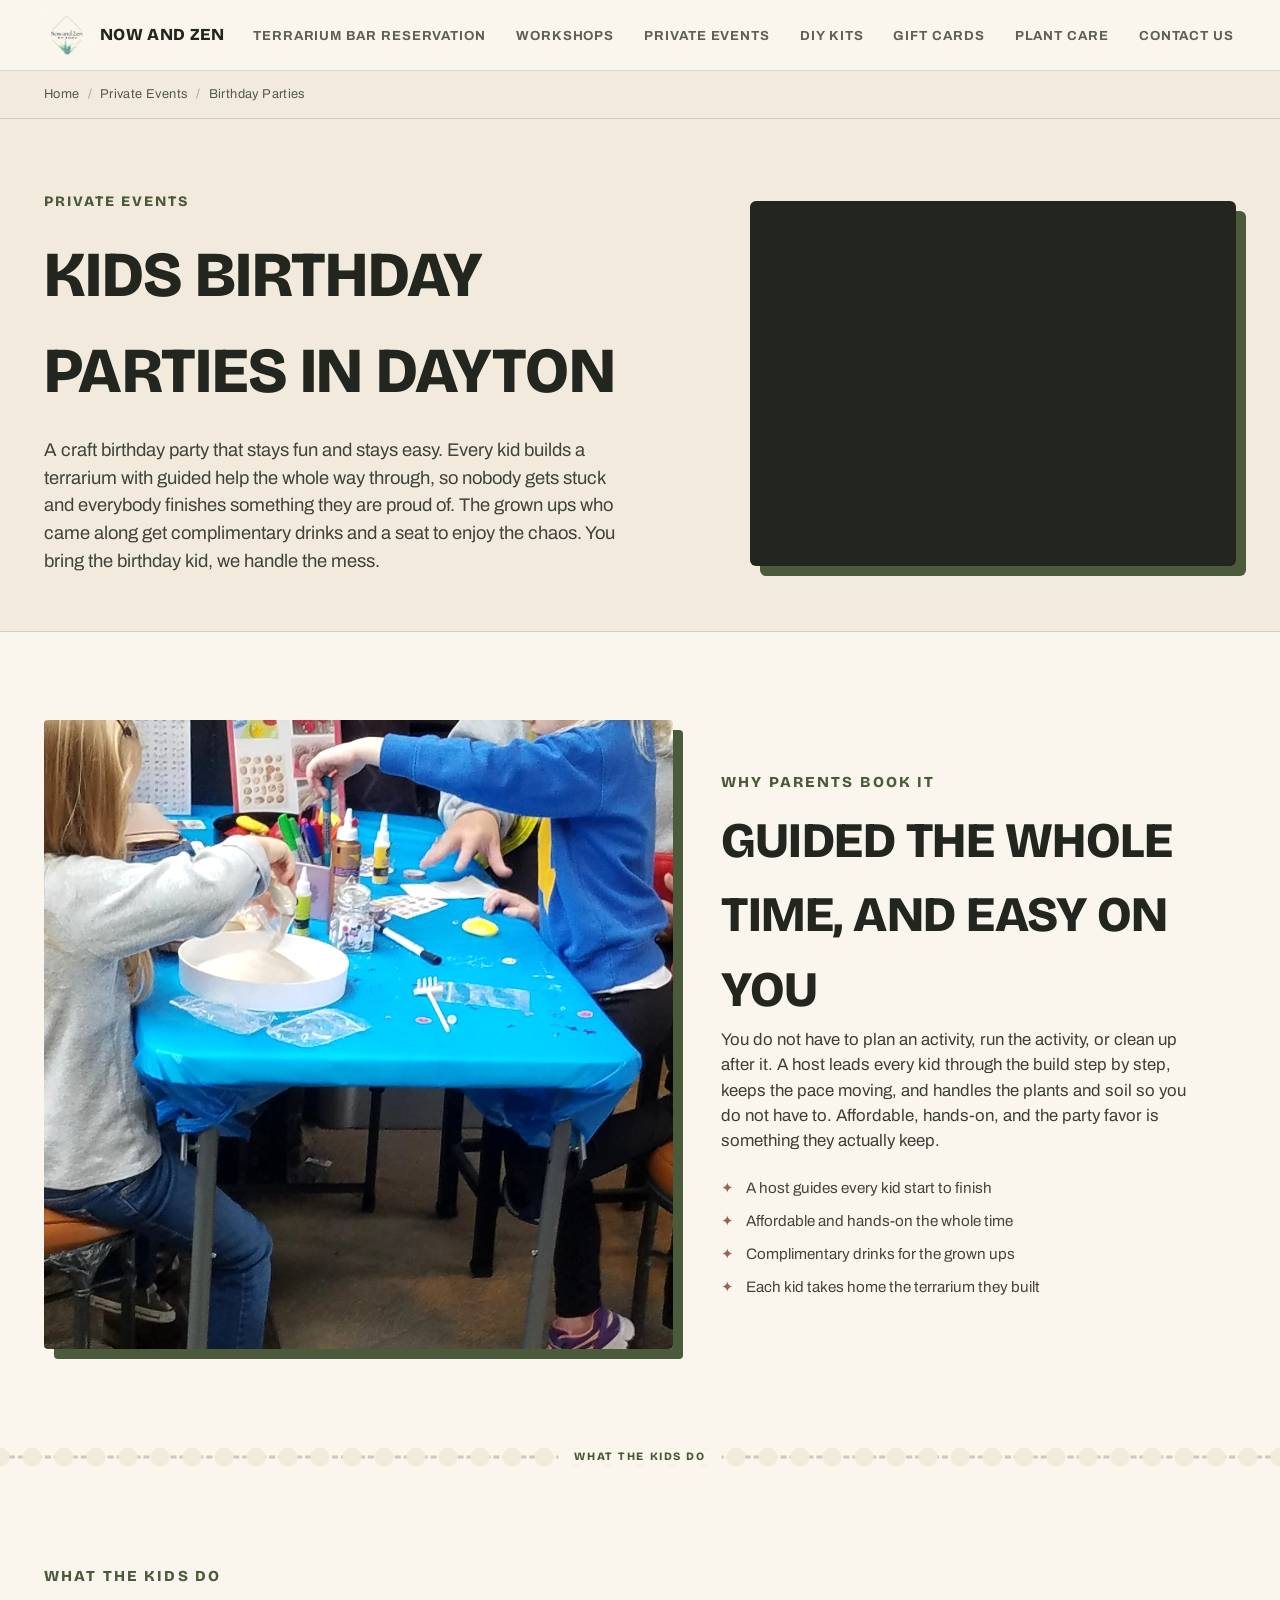
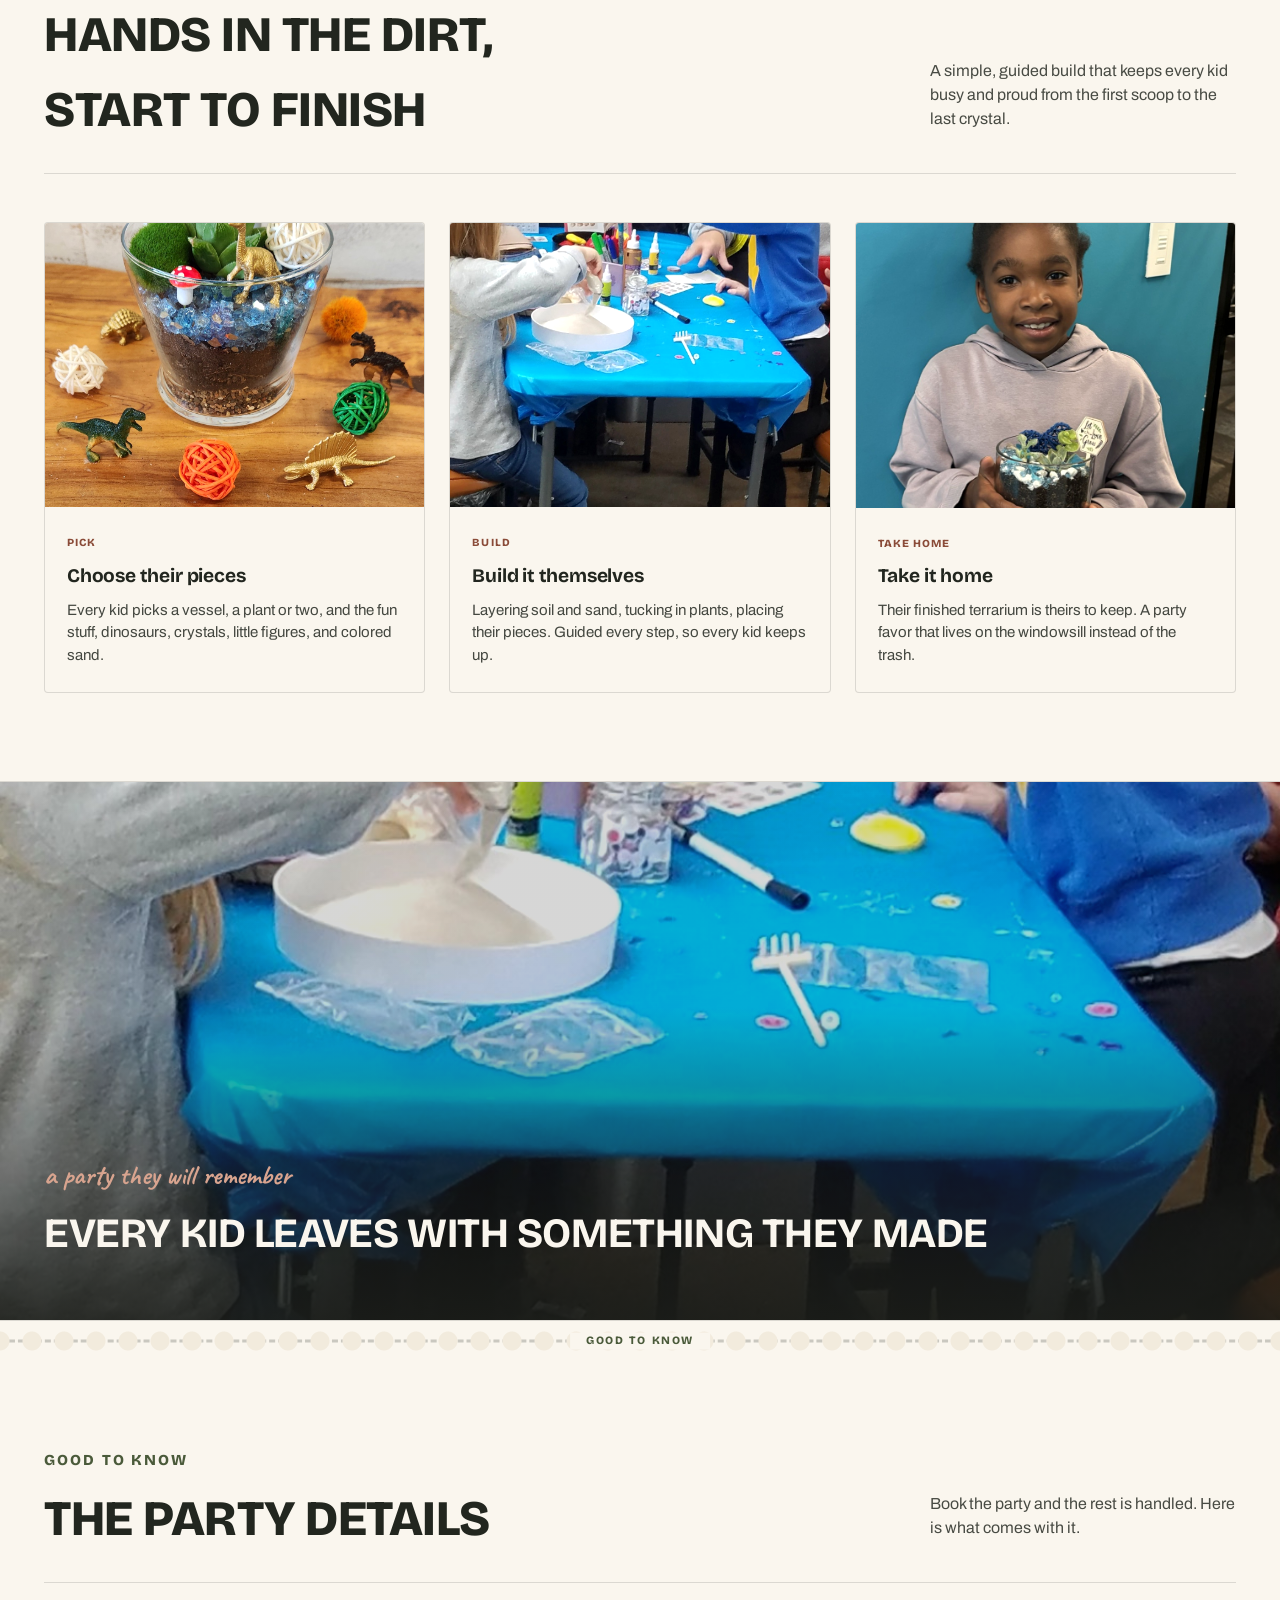
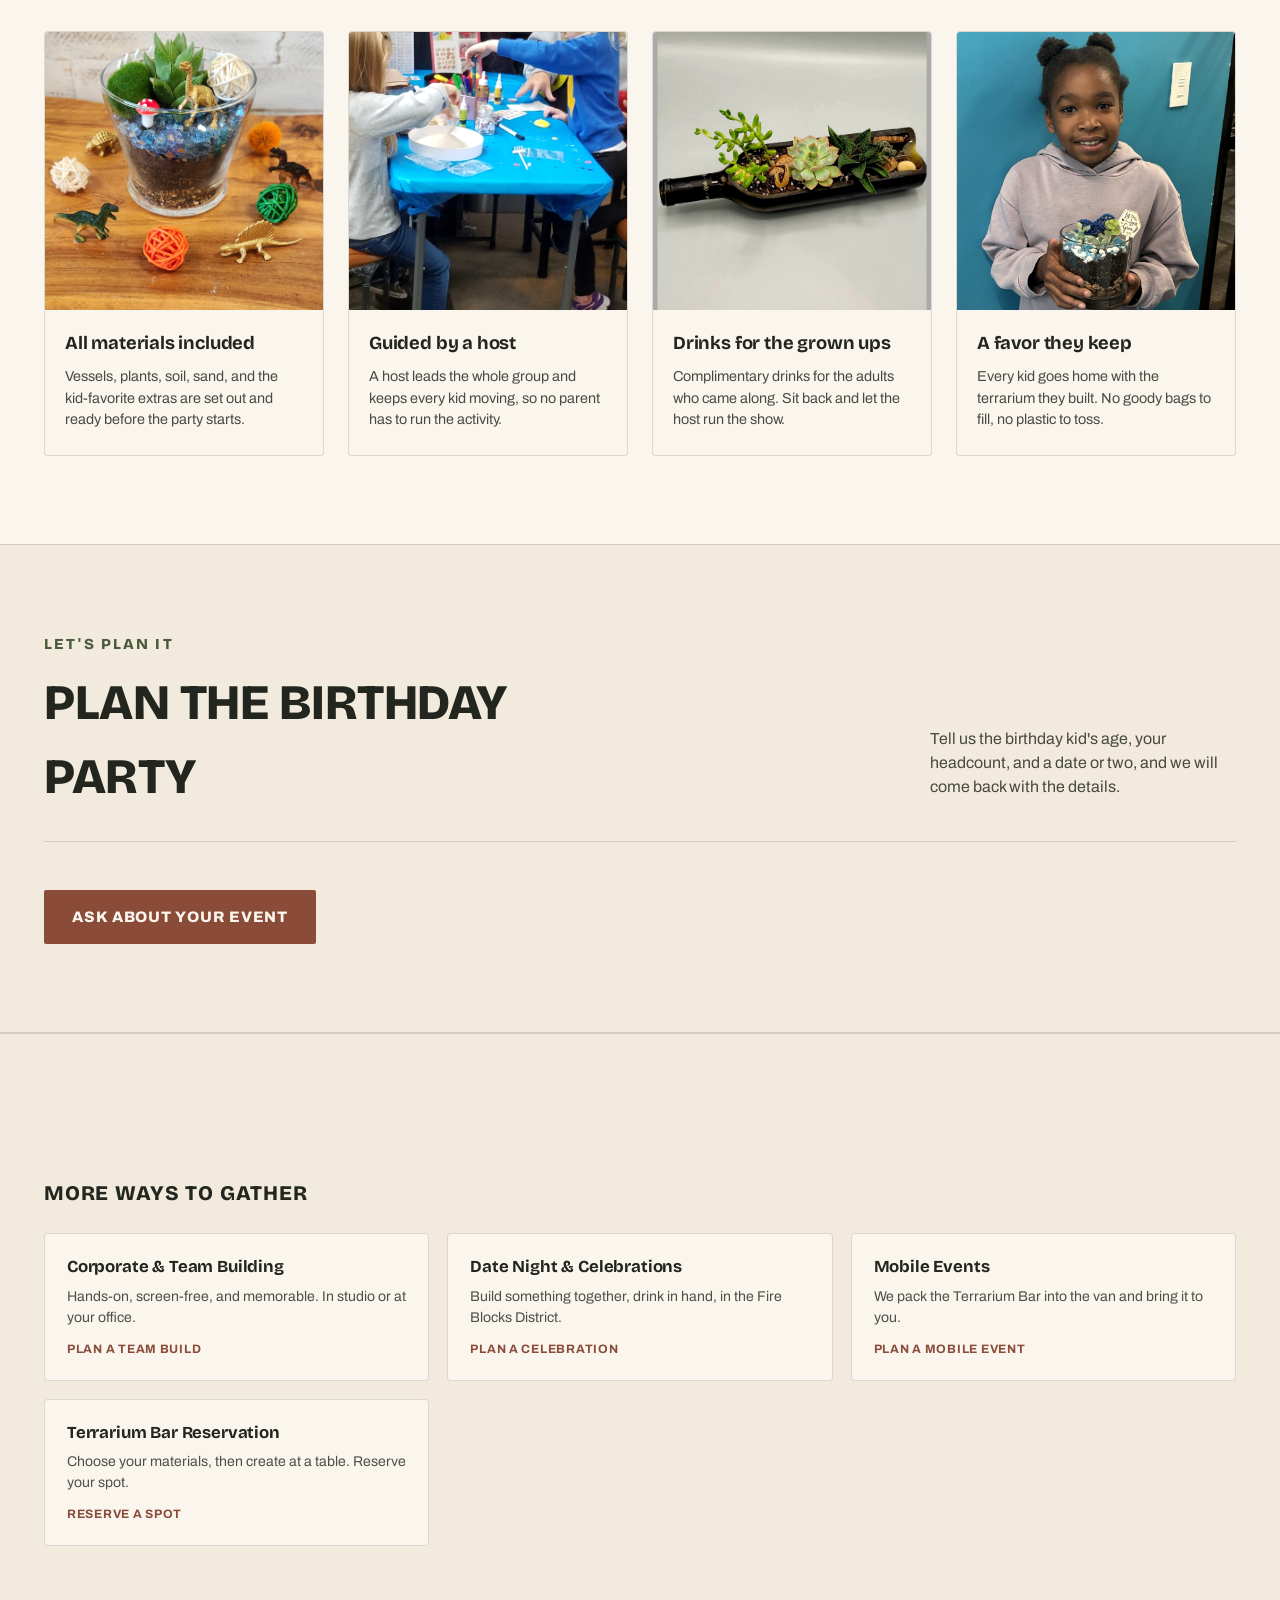
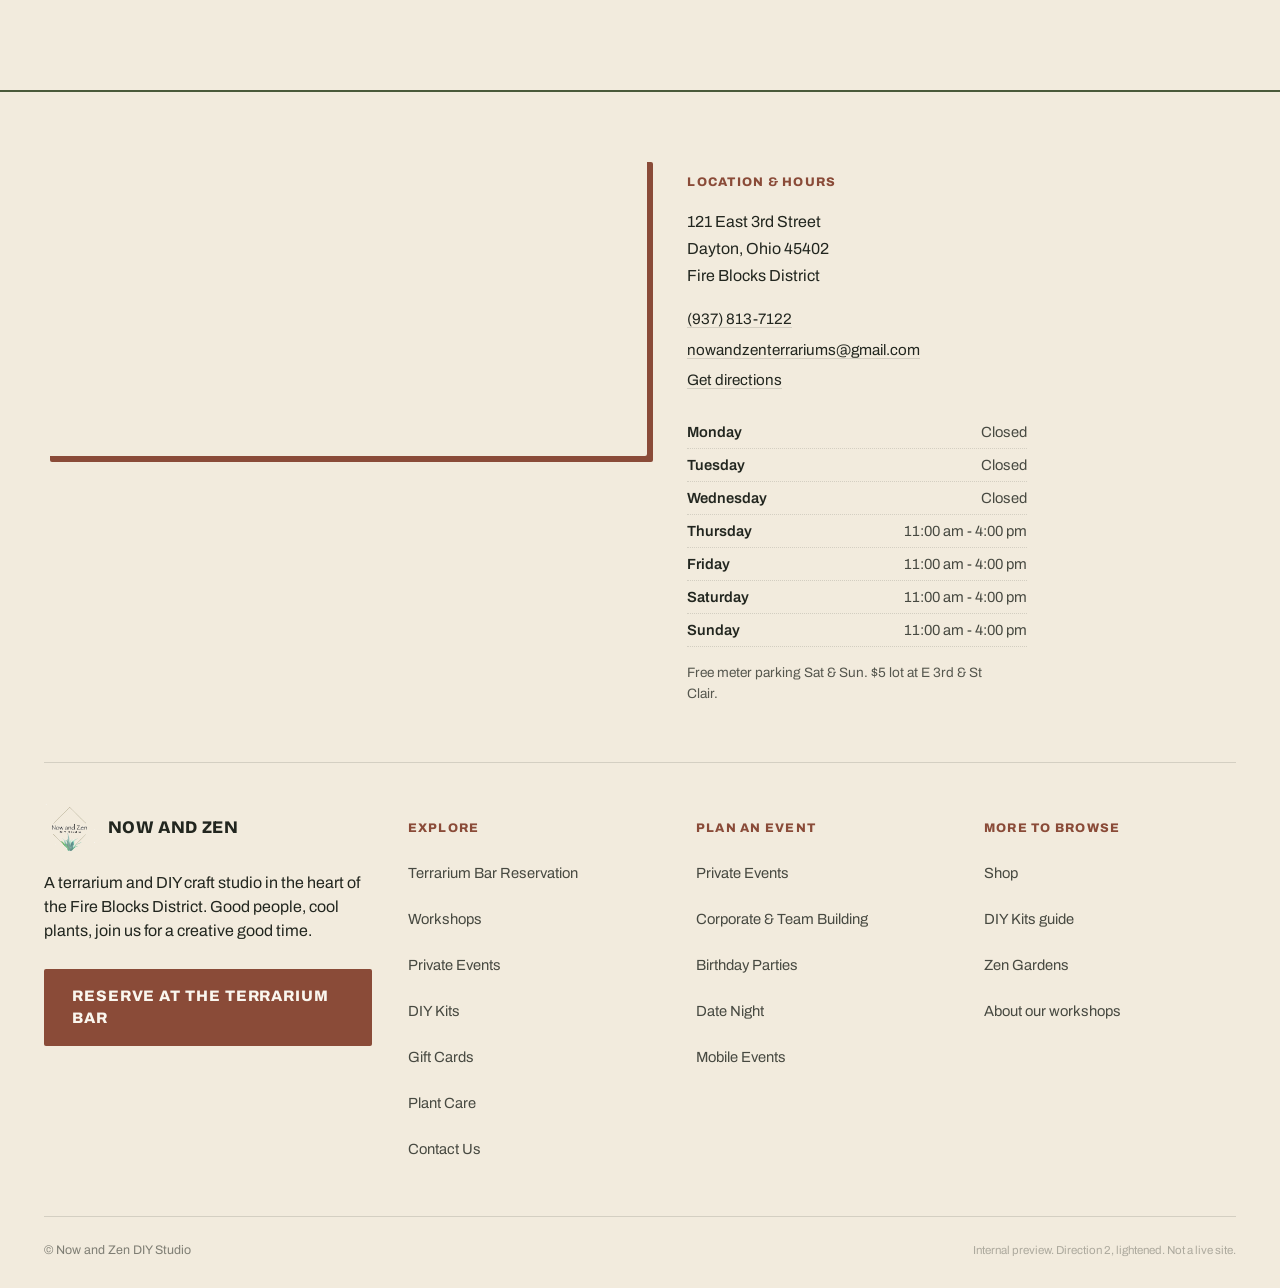
==== commit caeb6567: "Apply 7/24 follow-up pptx: Private Events swap, DIY Kits crop fix, new reservation photo, footer wor" ====
--- a/birthday-parties.html
+++ b/birthday-parties.html
@@ -337,7 +337,7 @@
           <img src="img/logo-transparent.png" alt="Now and Zen DIY Studio logo">
           <span>Now and Zen</span>
         </div>
-        <p>A terrarium and DIY craft studio in the heart of the Fire Blocks District. Good people, cool plants, any day of the week.</p>
+        <p>A terrarium and DIY craft studio in the heart of the Fire Blocks District. Good people, cool plants, join us for a creative good time.</p>
         <a href="terrarium-bar-reservation.html" class="btn-primary" style="margin-top:10px;">Reserve at the Terrarium Bar</a>
       </div>
       <div class="footer-col">
--- a/assets/styles.css
+++ b/assets/styles.css
@@ -257,6 +257,13 @@
 .feature-card:hover{transform:translateY(-6px); box-shadow:8px 10px 0 var(--olive);}
 .feature-photo{aspect-ratio:4/3; overflow:hidden;}
 .feature-photo img{width:100%; height:100%; object-fit:cover; filter:var(--photo-bright);}
+/* Per owner pptx 2026-07-24 (slide 4, "Resize pictures to fit full terrarium"): all 6 DIY Kits
+   product photos are portrait/square (0.62:1 to 1:1), so object-fit:cover on the shared 4:3
+   .feature-photo box was cropping the terrariums, worst on kids-dino-diy.jpg (0.62:1) and
+   burgandy-bliss.jpg (0.67:1). Scoped to this band only — the More-than-a-Build row's photos are
+   already landscape/square and unaffected by cover. */
+#diy-kits-band .feature-photo{background:var(--ivory);}
+#diy-kits-band .feature-photo img{object-fit:contain;}
 .feature-body{padding:22px 22px 26px;}
 .feature-body h3{font-size:1.2rem; text-transform:none; margin-bottom:8px;}
 .feature-body p{font-size:0.94rem; opacity:0.84; margin:0;}
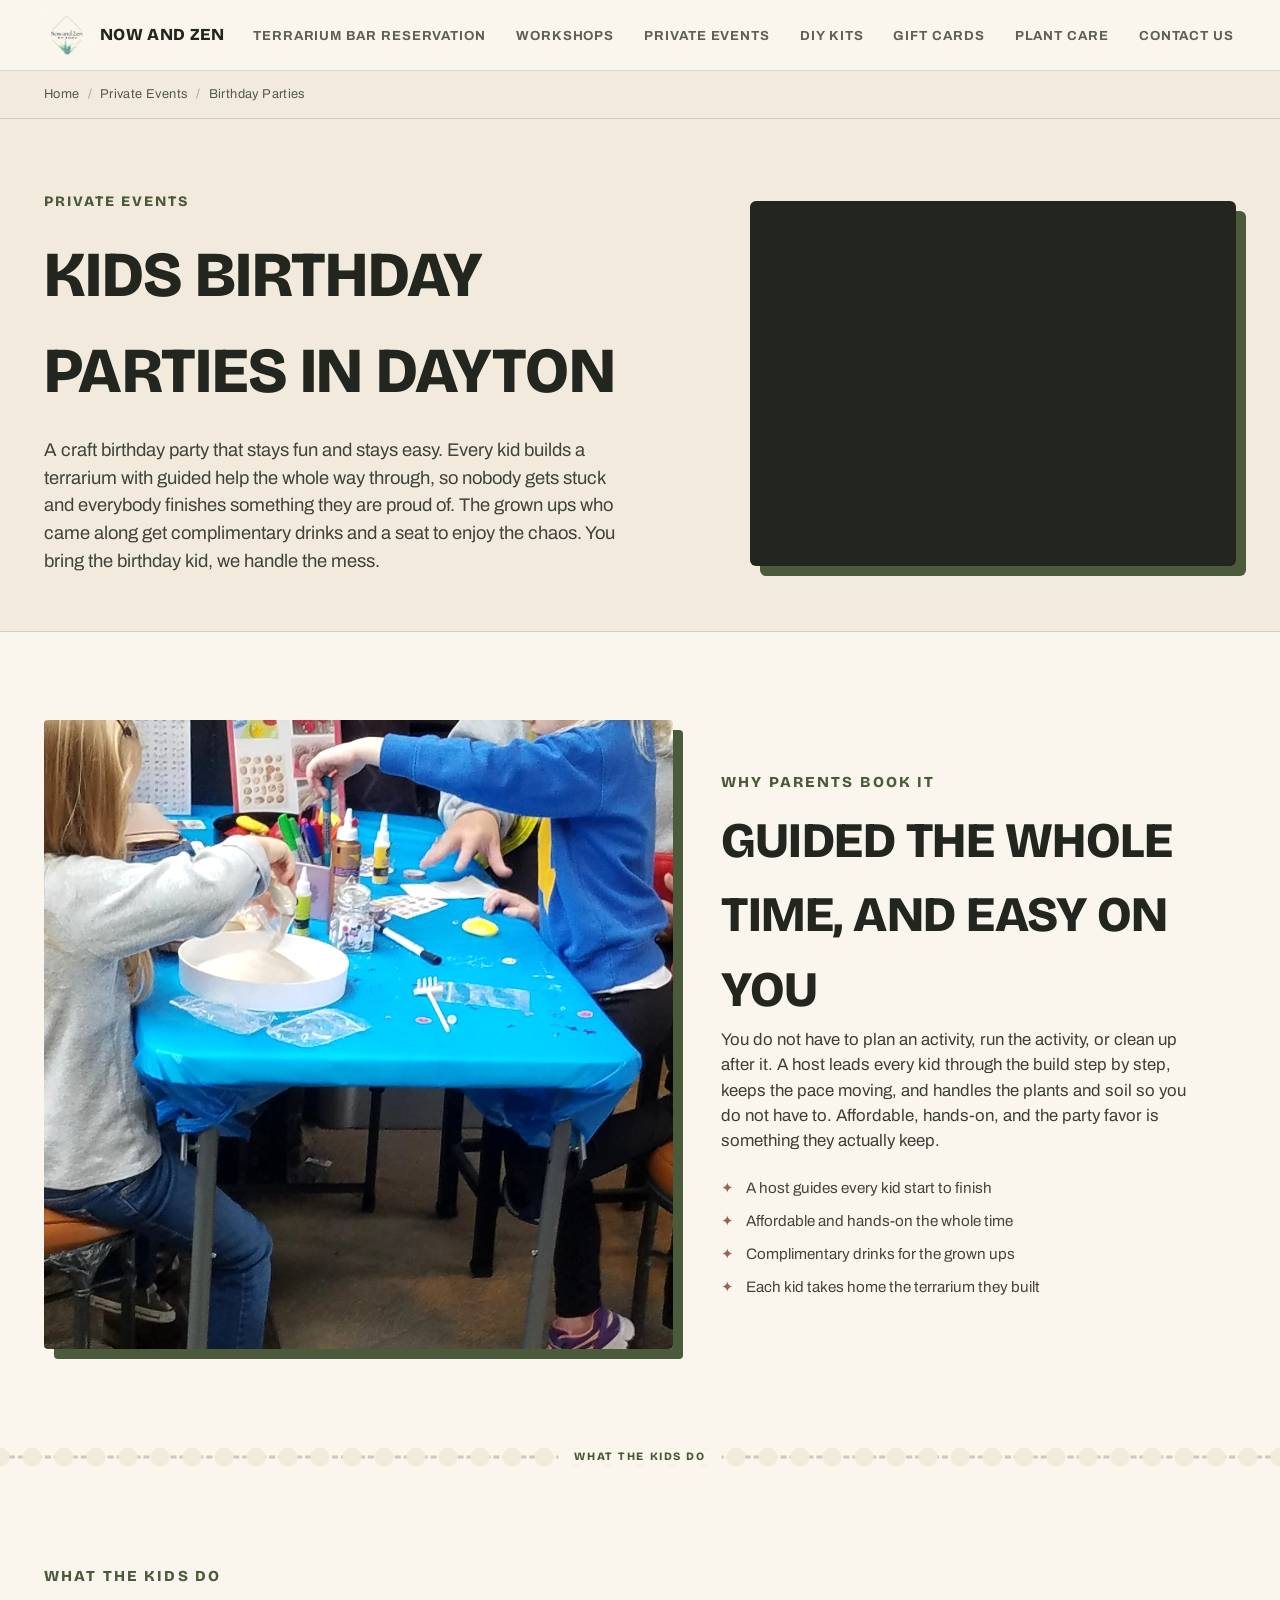
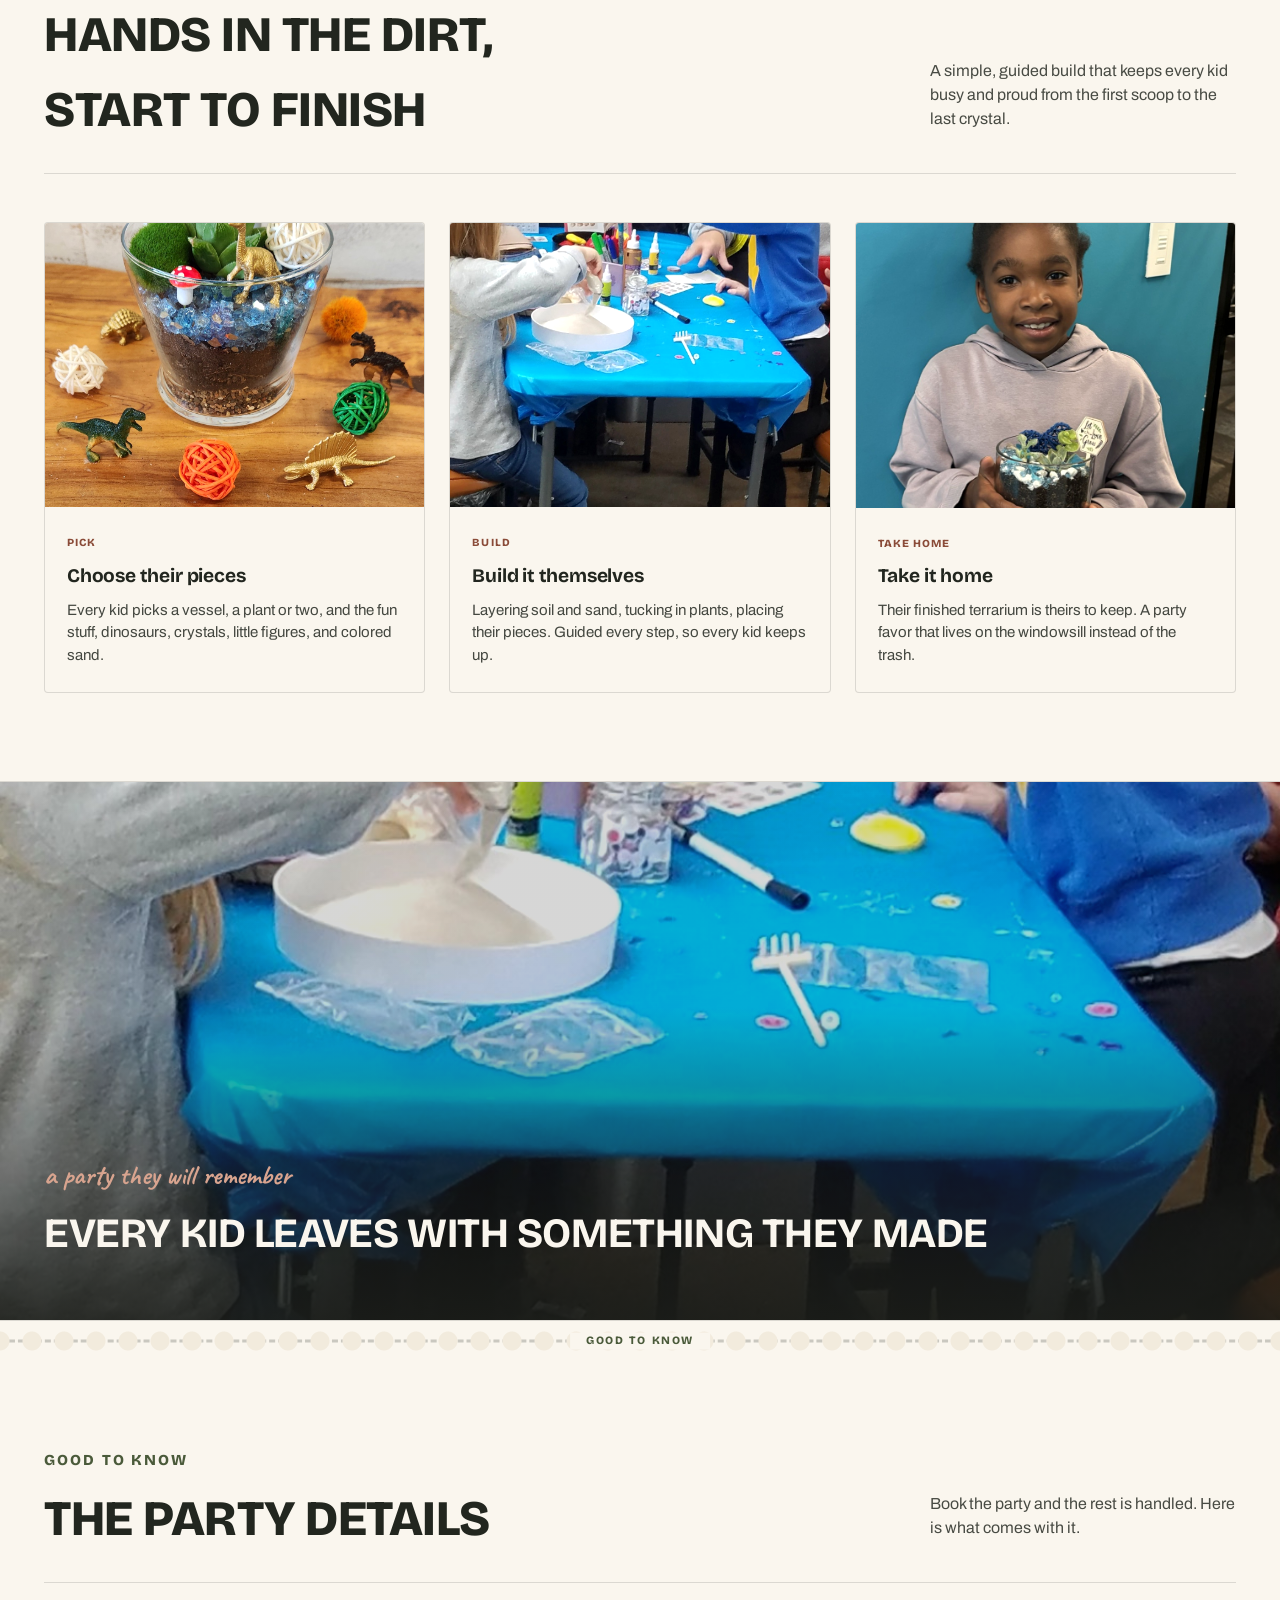
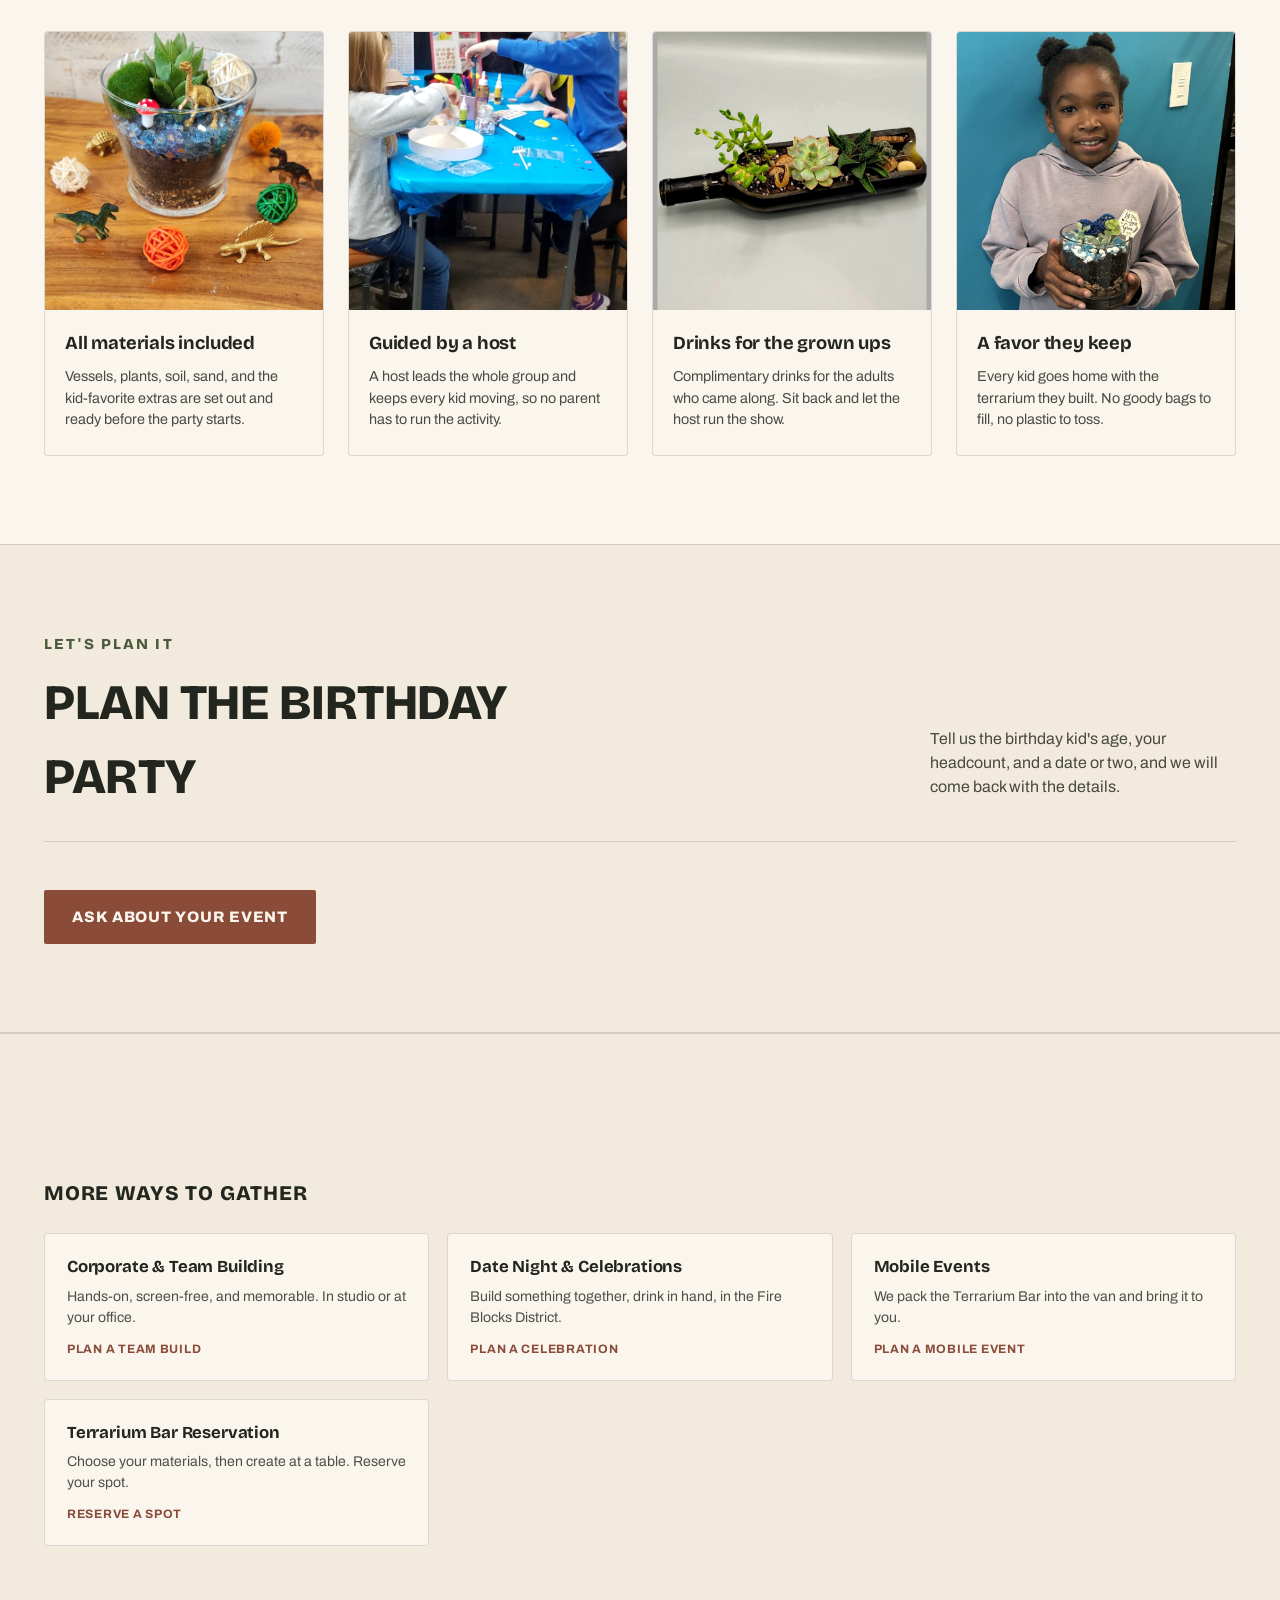
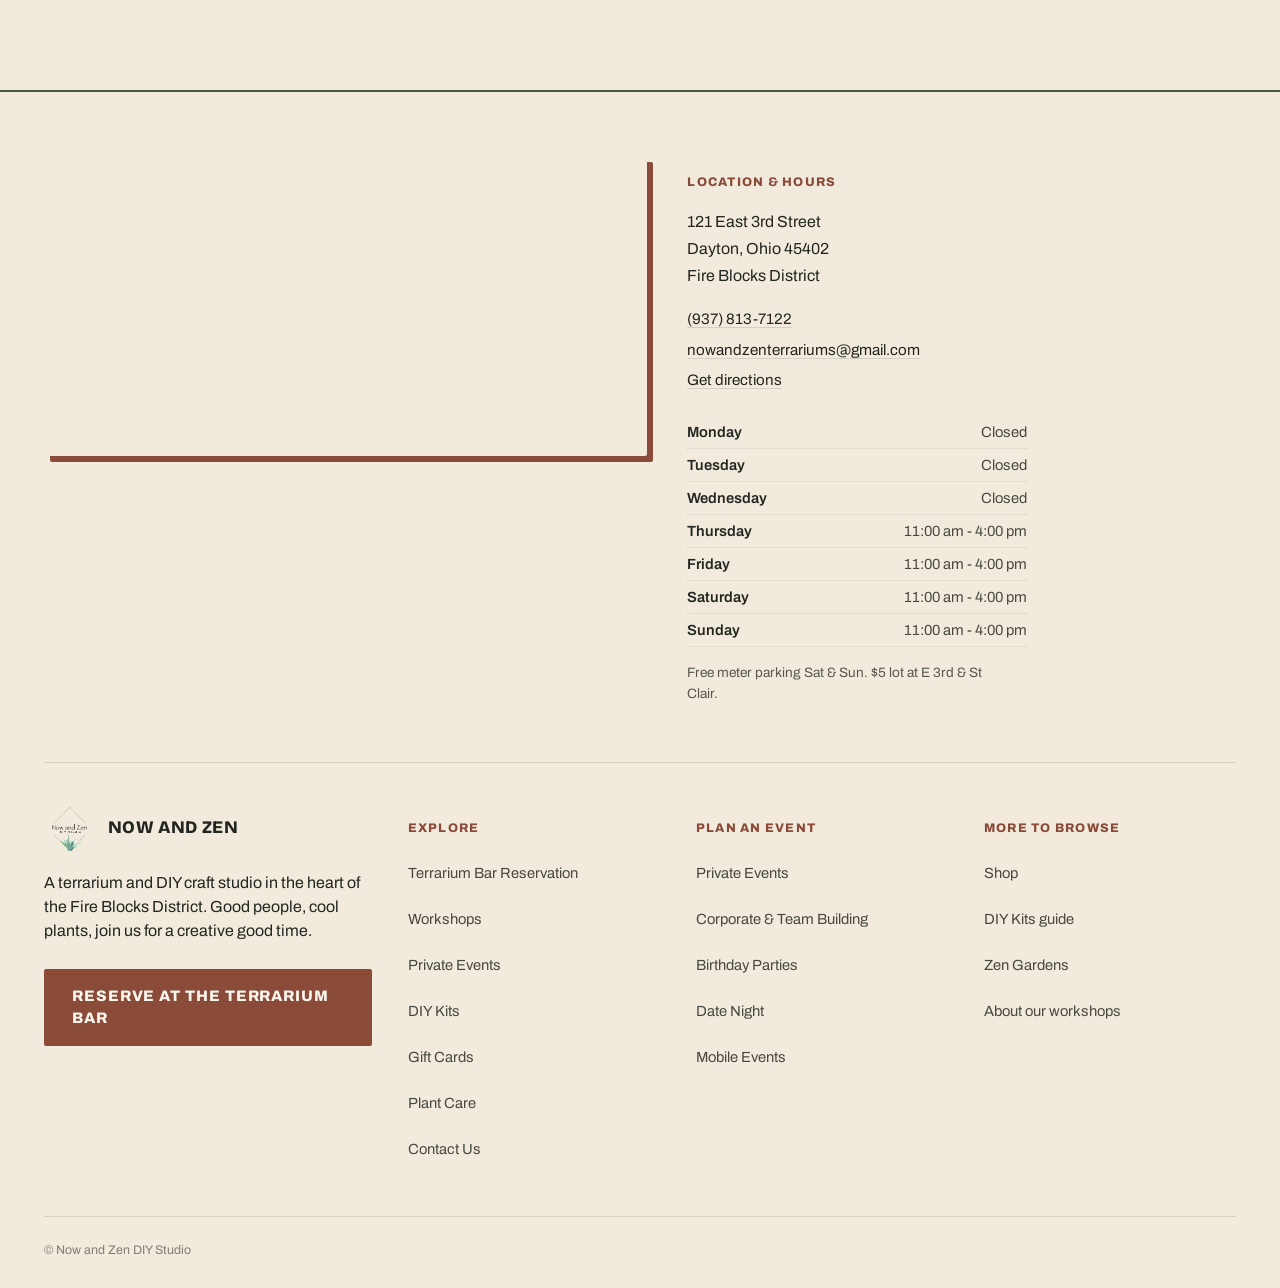
==== commit 22169ac9: "Remove internal preview label from live site footer The concept-comparison label ("Internal preview." ====
--- a/birthday-parties.html
+++ b/birthday-parties.html
@@ -3,21 +3,19 @@
 <head>
 <meta charset="UTF-8">
 <meta name="viewport" content="width=device-width, initial-scale=1.0">
-<!-- SEO: staging keeps noindex; remove this line at go-live on the real domain. DOMAIN = https://nowandzendiy.com [NEEDS: Paula domain confirm] -->
-<meta name="robots" content="noindex, nofollow">
 <title>Kids Birthday Parties in Dayton | Now and Zen DIY Studio</title>
 <meta name="description" content="Kids birthday party in Dayton, Ohio. A guided craft birthday party where every kid builds a terrarium to take home, with complimentary drinks for the grown ups, in our Fire Blocks studio.">
-<link rel="canonical" href="https://nowandzendiy.com/birthday-parties.html">
+<link rel="canonical" href="https://shopnowandzen.com/birthday-parties.html">
 <meta property="og:type" content="website">
 <meta property="og:site_name" content="Now and Zen DIY Studio">
 <meta property="og:title" content="Kids Birthday Parties in Dayton | Now and Zen DIY Studio">
 <meta property="og:description" content="A guided craft birthday party in Dayton, Ohio. Every kid builds a terrarium to take home, with complimentary drinks for the grown ups.">
-<meta property="og:url" content="https://nowandzendiy.com/birthday-parties.html">
-<meta property="og:image" content="https://nowandzendiy.com/img/kiddos-working.jpg">
+<meta property="og:url" content="https://shopnowandzen.com/birthday-parties.html">
+<meta property="og:image" content="https://shopnowandzen.com/img/kiddos-working.jpg">
 <meta name="twitter:card" content="summary_large_image">
 <meta name="twitter:title" content="Kids Birthday Parties in Dayton | Now and Zen DIY Studio">
 <meta name="twitter:description" content="A guided craft birthday party in Dayton, Ohio. Every kid builds a terrarium to take home.">
-<meta name="twitter:image" content="https://nowandzendiy.com/img/kiddos-working.jpg">
+<meta name="twitter:image" content="https://shopnowandzen.com/img/kiddos-working.jpg">
 <link rel="preconnect" href="https://fonts.googleapis.com">
 <link rel="preconnect" href="https://fonts.gstatic.com" crossorigin>
 <link href="https://fonts.googleapis.com/css2?family=Bricolage+Grotesque:opsz,wght@12..96,400;12..96,600;12..96,700;12..96,800&family=Archivo:wght@400;500;600;700;800&family=Caveat:wght@600;700&display=swap" rel="stylesheet">
@@ -28,9 +26,9 @@
   "@context": "https://schema.org",
   "@type": "BreadcrumbList",
   "itemListElement": [
-    {"@type": "ListItem", "position": 1, "name": "Home", "item": "https://nowandzendiy.com/"},
-    {"@type": "ListItem", "position": 2, "name": "Private Events", "item": "https://nowandzendiy.com/private-events.html"},
-    {"@type": "ListItem", "position": 3, "name": "Birthday Parties", "item": "https://nowandzendiy.com/birthday-parties.html"}
+    {"@type": "ListItem", "position": 1, "name": "Home", "item": "https://shopnowandzen.com/"},
+    {"@type": "ListItem", "position": 2, "name": "Private Events", "item": "https://shopnowandzen.com/private-events.html"},
+    {"@type": "ListItem", "position": 3, "name": "Birthday Parties", "item": "https://shopnowandzen.com/birthday-parties.html"}
   ]
 }
 </script>
@@ -43,7 +41,7 @@
   "description": "A guided craft birthday party in Dayton, Ohio where every kid builds a terrarium to take home, with complimentary drinks for the grown ups, in our Fire Blocks District studio.",
   "provider": {
     "@type": "LocalBusiness",
-    "@id": "https://nowandzendiy.com/#business",
+    "@id": "https://shopnowandzen.com/#business",
     "name": "Now and Zen DIY Studio",
     "telephone": "+1-937-813-7122",
     "email": "nowandzenterrariums@gmail.com",
@@ -77,12 +75,12 @@
     <nav aria-label="Primary">
       <ul class="nav-links" id="navLinks">
         <li><a href="terrarium-bar-reservation.html">Terrarium Bar Reservation</a></li>
-        <li><a href="https://www.shopnowandzen.com/open-workshop" target="_blank" rel="noopener">Workshops</a></li>
+        <li><a href="https://booking.shopnowandzen.com/open-workshop" target="_blank" rel="noopener">Workshops</a></li>
         <li><a href="index.html#private-teaser">Private Events</a></li>
-        <li><a href="https://www.shopnowandzen.com/diy-kits" target="_blank" rel="noopener">DIY Kits</a></li>
+        <li><a href="https://booking.shopnowandzen.com/diy-kits" target="_blank" rel="noopener">DIY Kits</a></li>
         <li><a href="gift-cards.html">Gift Cards</a></li>
         <li><a href="plant-care.html">Plant Care</a></li>
-        <li><a href="https://www.shopnowandzen.com/contact-us" target="_blank" rel="noopener">Contact Us</a></li>
+        <li><a href="https://booking.shopnowandzen.com/contact-us" target="_blank" rel="noopener">Contact Us</a></li>
       </ul>
     </nav>
     <button class="nav-toggle" id="navToggle" aria-expanded="false" aria-controls="navLinks" aria-label="Toggle menu">&#9776;</button>
@@ -260,7 +258,7 @@
         </div>
         <p class="section-tag">Tell us the birthday kid's age, your headcount, and a date or two, and we will come back with the details.</p>
       </div>
-      <a href="https://www.shopnowandzen.com/private" target="_blank" rel="noopener" class="btn-primary">Ask about your event</a>
+      <a href="https://booking.shopnowandzen.com/private" target="_blank" rel="noopener" class="btn-primary">Ask about your event</a>
     </div>
   </section>
 
@@ -343,12 +341,12 @@
       <div class="footer-col">
         <h4>Explore</h4>
         <a href="terrarium-bar-reservation.html">Terrarium Bar Reservation</a>
-        <a href="https://www.shopnowandzen.com/open-workshop" target="_blank" rel="noopener">Workshops</a>
+        <a href="https://booking.shopnowandzen.com/open-workshop" target="_blank" rel="noopener">Workshops</a>
         <a href="index.html#private-teaser">Private Events</a>
-        <a href="https://www.shopnowandzen.com/diy-kits" target="_blank" rel="noopener">DIY Kits</a>
+        <a href="https://booking.shopnowandzen.com/diy-kits" target="_blank" rel="noopener">DIY Kits</a>
         <a href="gift-cards.html">Gift Cards</a>
         <a href="plant-care.html">Plant Care</a>
-        <a href="https://www.shopnowandzen.com/contact-us" target="_blank" rel="noopener">Contact Us</a>
+        <a href="https://booking.shopnowandzen.com/contact-us" target="_blank" rel="noopener">Contact Us</a>
       </div>
       <div class="footer-col">
         <h4>Plan an event</h4>
@@ -368,7 +366,6 @@
     </div>
     <div class="footer-bottom">
       <span>&copy; Now and Zen DIY Studio</span>
-      <span class="footer-note">Internal preview. Direction 2, lightened. Not a live site.</span>
     </div>
   </div>
 </footer>
--- a/assets/styles.css
+++ b/assets/styles.css
@@ -264,6 +264,17 @@
    already landscape/square and unaffected by cover. */
 #diy-kits-band .feature-photo{background:var(--ivory);}
 #diy-kits-band .feature-photo img{object-fit:contain;}
+
+/* Owner flagged the Succulent Pumpkin card as cropped (2026-07-24 screenshot). The earlier
+   2026-07-24 investigation of this same file checked raw pixel dimensions (1400x1050, a mathematical
+   4:3 match with the .strip-photo box) and found no bug -- that check missed the file's own EXIF
+   orientation tag (6, rotate 90), which is what browsers actually render: the true displayed image
+   is portrait 1050x1400, not landscape. Checked all 7 photos in this row the same way (exif-corrected
+   dimensions, not raw): every one is portrait or square (0.75:1 to 1:1), so all of them were being
+   cropped by the shared 4:3 .strip-photo cover box, not just the pumpkin. Same scoped contain+ivory
+   fix as the DIY Kits band above. */
+#workshops-teaser .strip-photo{background:var(--ivory);}
+#workshops-teaser .strip-photo img{object-fit:contain;}
 .feature-body{padding:22px 22px 26px;}
 .feature-body h3{font-size:1.2rem; text-transform:none; margin-bottom:8px;}
 .feature-body p{font-size:0.94rem; opacity:0.84; margin:0;}
@@ -523,7 +534,6 @@
 .footer-col a{padding:8px 0; margin-bottom:2px; min-height:44px; box-sizing:border-box;}
 .footer-col a:hover{opacity:1; text-decoration:underline;}
 .footer-bottom{display:flex; justify-content:space-between; align-items:center; padding-top:24px; flex-wrap:wrap; gap:12px; font-size:0.78rem; opacity:0.55;}
-.footer-note{font-size:0.72rem; opacity:0.6; max-width:60ch;}
 
 /* Location block (owner notes 2026-07-21, slide 14): map + hours + contact, replaces the Visit page */
 .footer-locate{display:grid; grid-template-columns:1.1fr 1fr; gap:40px; align-items:start; padding-bottom:44px; margin-bottom:40px; border-bottom:1px solid var(--line);}
